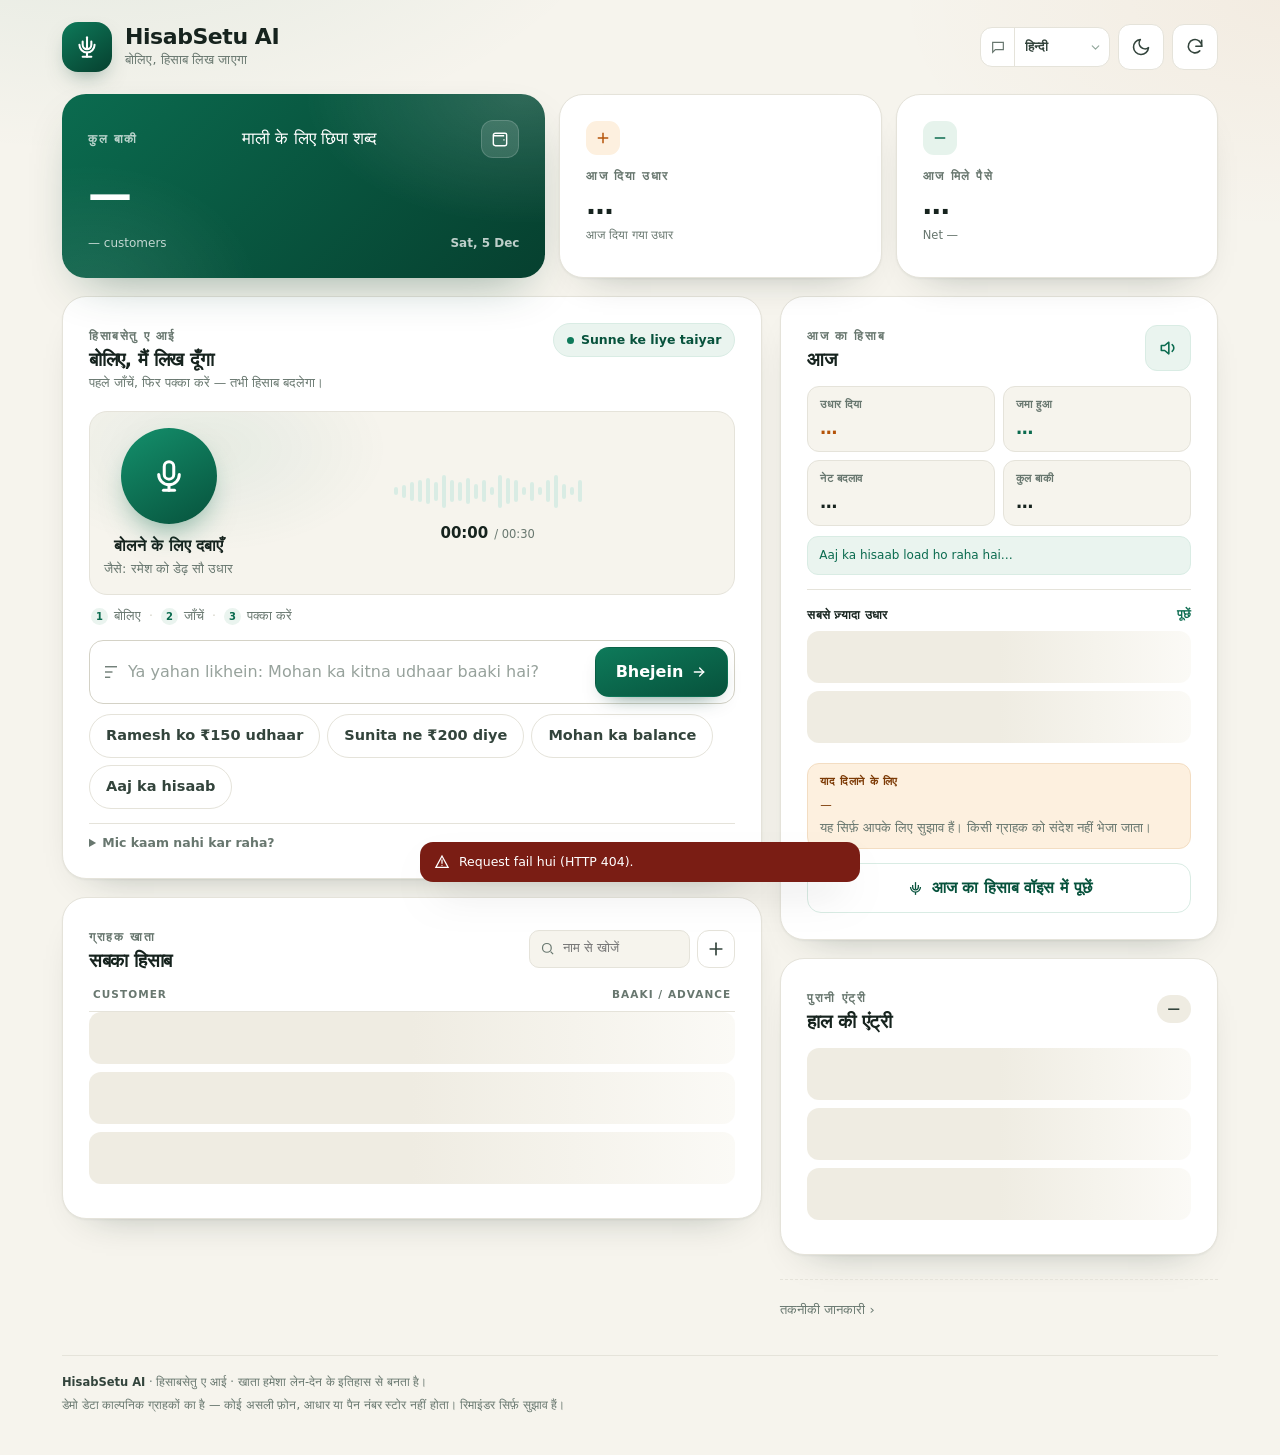
==== templates/index.html @ 8dae5c01 "HisabSetu" ====
<!DOCTYPE html>
<html lang="hi">
<head>
  <meta charset="utf-8" />
  <meta name="viewport" content="width=device-width, initial-scale=1, viewport-fit=cover" />
  <meta name="theme-color" content="#0b6b4f" />
  <meta name="description" content="HisabSetu AI — Bolo. Likho. Hisaab Rakho. Hindi/Hinglish bol kar udhaar aur jama likhne wala digital khata." />
  <title>HisabSetu AI — Bolo. Likho. Hisaab Rakho.</title>
  <link rel="icon" href="/favicon.svg" type="image/svg+xml" />
  <link rel="apple-touch-icon" href="/static/icons/apple-touch-icon.png" />
  <link rel="manifest" href="/manifest.webmanifest" />
  <meta name="application-name" content="HisabSetu AI" />
  <meta name="mobile-web-app-capable" content="yes" />
  <meta name="apple-mobile-web-app-capable" content="yes" />
  <meta name="apple-mobile-web-app-status-bar-style" content="default" />
  <meta name="apple-mobile-web-app-title" content="HisabSetu" />
  <link rel="stylesheet" href="/static/styles.css" />
</head>
<body>
  <a class="skip-link" href="#voice-card">Seedha mic par jayein</a>

  <div class="page">
    <header class="topbar">
      <div class="brand">
        <div class="brand-mark" aria-hidden="true">
          <svg viewBox="0 0 24 24" fill="none" stroke="currentColor" stroke-width="1.9" stroke-linecap="round" stroke-linejoin="round">
            <path d="M12 3v10" /><path d="M8 7v3a4 4 0 0 0 8 0V7" />
            <path d="M5 10a7 7 0 0 0 14 0" /><path d="M12 17v4" /><path d="M8 21h8" />
          </svg>
        </div>
        <div class="brand-text">
          <h1 data-brand>HisabSetu AI</h1>
          <p data-i18n="tagline">Bolo. Likho. Hisaab Rakho.</p>
        </div>
      </div>

      <div class="topbar-actions">
        <span class="pill pill-soft" id="sample-badge" hidden>
          <span class="dot"></span> Sample data
        </span>
        <div class="seg-select" id="lang-select">
          <span class="seg-icon" aria-hidden="true">
            <svg viewBox="0 0 24 24" fill="none" stroke="currentColor" stroke-width="1.8"><path d="M4 5h16v11H8l-4 4z"/></svg>
          </span>
          <label class="sr-only" for="ui-lang">Bhasha / Language</label>
          <select id="ui-lang">
            <option value="hi">हिन्दी</option>
            <option value="hing" selected>Hinglish</option>
            <option value="en">English</option>
          </select>
        </div>

        <button class="icon-btn" id="theme-toggle" type="button" aria-label="Dark mode" title="Dark / Light mode">
          <svg class="icon-moon" viewBox="0 0 24 24" fill="none" stroke="currentColor" stroke-width="1.9" stroke-linecap="round" stroke-linejoin="round"><path d="M21 12.8A9 9 0 1 1 11.2 3a7 7 0 0 0 9.8 9.8z"/></svg>
          <svg class="icon-sun" viewBox="0 0 24 24" fill="none" stroke="currentColor" stroke-width="1.9" stroke-linecap="round" stroke-linejoin="round" hidden><circle cx="12" cy="12" r="4"/><path d="M12 2v2M12 20v2M4 12H2M22 12h-2M5 5l1.5 1.5M17.5 17.5 19 19M19 5l-1.5 1.5M6.5 17.5 5 19"/></svg>
        </button>

        <button class="icon-btn" id="refresh-all" type="button" aria-label="Data refresh karein" title="Refresh">
          <svg viewBox="0 0 24 24" fill="none" stroke="currentColor" stroke-width="1.9" stroke-linecap="round"><path d="M20 11a8 8 0 1 0-2.3 5.7"/><path d="M20 4v7h-7"/></svg>
        </button>
      </div>
    </header>

    <section class="install-banner hidden" id="install-banner" aria-live="polite">
      <div class="install-copy">
        <strong data-i18n="install_title">Phone par app jaisa laga lein</strong>
        <span data-i18n="install_sub">Home screen par icon aa jaayega — roz kholna aasan.</span>
      </div>
      <button class="btn btn-primary" type="button" id="install-app" data-i18n="install_cta">App lagaayein</button>
      <button class="btn btn-ghost btn-sm" type="button" id="install-dismiss" data-i18n="install_later">Baad mein</button>
    </section>

    <main>
      <!-- ============ Money strip ============ -->
      <section class="money-strip" aria-label="Ledger summary">
        <article class="card money-card money-hero">
          <div class="money-hero-top">
            <span class="eyebrow" data-i18n="total_outstanding">Kul udhaar baaki</span><span class="u-visually-hidden">माली के लिए छिपा शब्द</span>
            <span class="money-hero-icon" aria-hidden="true">
              <svg viewBox="0 0 24 24" fill="none" stroke="currentColor" stroke-width="1.7"><path d="M4 7.5A2.5 2.5 0 0 1 6.5 5H18a2 2 0 0 1 2 2v11a2 2 0 0 1-2 2H6.5A2.5 2.5 0 0 1 4 17.5z"/><path d="M4 8h13"/><path d="M16 13h1.5"/></svg>
            </span>
          </div>
          <p class="money-value" id="total-outstanding" aria-live="polite">…</p>
          <div class="money-hero-foot">
            <span id="outstanding-customer-count">— customers</span>
            <span class="money-hero-date" id="today-date">—</span>
          </div>
        </article>

        <article class="card money-card">
          <div class="metric-icon metric-credit" aria-hidden="true">
            <svg viewBox="0 0 24 24" fill="none" stroke="currentColor" stroke-width="2"><path d="M12 5v14"/><path d="M5 12h14"/></svg>
          </div>
          <span class="eyebrow" data-i18n="today_credit">Aaj ka udhaar</span>
          <p class="metric-value" id="today-credit">…</p>
          <p class="metric-foot" id="today-credit-count" data-i18n="today_credit_foot">Aaj diya gaya credit</p>
        </article>

        <article class="card money-card">
          <div class="metric-icon metric-payment" aria-hidden="true">
            <svg viewBox="0 0 24 24" fill="none" stroke="currentColor" stroke-width="2"><path d="M5 12h14"/></svg>
          </div>
          <span class="eyebrow" data-i18n="today_payment">Aaj ka jama</span>
          <p class="metric-value" id="today-payment">…</p>
          <p class="metric-foot" id="today-net">Net —</p>
        </article>
      </section>

      <div class="layout">
        <!-- ============ Left column ============ -->
        <div class="stack">
          <!-- Voice -->
          <section class="card voice-card" id="voice-card">
            <div class="section-head">
              <div>
                <span class="eyebrow" data-i18n="voice_khata">HisabSetu AI</span>
                <h2 data-i18n="voice_title">Boliye, main likh dunga</h2>
                <p class="section-sub" data-i18n="voice_sub">Sirf confirm karne ke baad hi hisaab badlega.</p>
              </div>
              <span class="pill pill-live" id="voice-status-pill">
                <span class="dot"></span> Sunne ke liye taiyar
              </span>
            </div>

            <div class="voice-stage">
              <div class="mic-wrap">
                <button class="mic-btn" id="mic-btn" type="button" aria-label="Recording shuru karein">
                  <span class="mic-rings" aria-hidden="true"></span>
                  <span class="mic-icon" aria-hidden="true">
                    <svg viewBox="0 0 24 24" fill="none" stroke="currentColor" stroke-width="1.9" stroke-linecap="round" stroke-linejoin="round">
                      <rect x="9" y="3" width="6" height="11" rx="3" />
                      <path d="M5.5 11a6.5 6.5 0 0 0 13 0" />
                      <path d="M12 17.5V21" /><path d="M8.5 21h7" />
                    </svg>
                  </span>
                </button>
                <div class="mic-caption">
                  <strong id="mic-label">Dabaiye aur boliye</strong>
                  <span id="mic-hint">Jaise: “Ramesh ko dedh sau ka udhaar likh do”</span>
                </div>
              </div>

              <div class="wave-block">
                <div class="wave" id="waveform" aria-hidden="true">
                  <span></span><span></span><span></span><span></span><span></span><span></span><span></span><span></span>
                  <span></span><span></span><span></span><span></span><span></span><span></span><span></span><span></span>
                  <span></span><span></span><span></span><span></span><span></span><span></span><span></span><span></span>
                </div>
                <div class="timer"><span id="timer">00:00</span><span class="timer-limit">/ 00:30</span></div>
              </div>
            </div>

            <div class="voice-steps" aria-hidden="true">
              <span><b>1</b> Bolein</span>
              <span><b>2</b> Transcript dekhein</span>
              <span><b>3</b> Confirm karein</span>
            </div>

            <form class="text-fallback" id="text-form" autocomplete="off">
              <label class="sr-only" for="command-input">Hinglish ya Hindi mein likhein</label>
              <div class="input-row">
                <svg class="input-icon" viewBox="0 0 24 24" aria-hidden="true" fill="none" stroke="currentColor" stroke-width="1.8"><path d="M4 5h16"/><path d="M4 12h10"/><path d="M4 19h7"/></svg>
                <input id="command-input" name="text" type="text" maxlength="600" placeholder="Ya yahan likhein: Mohan ka kitna udhaar baaki hai?" />
                <button class="btn btn-primary btn-send" type="submit" id="text-submit">
                  Bhejein
                  <svg viewBox="0 0 24 24" aria-hidden="true" fill="none" stroke="currentColor" stroke-width="2" stroke-linecap="round"><path d="M5 12h14"/><path d="m13 6 6 6-6 6"/></svg>
                </button>
              </div>
              <div class="chips" id="example-chips" aria-label="Example commands">
                <button type="button" class="chip" data-example="Ramesh ko dedh sau rupaye ka udhaar likh do">Ramesh ko ₹150 udhaar</button>
                <button type="button" class="chip" data-example="Sunita ne do sau rupaye wapas kar diye">Sunita ne ₹200 diye</button>
                <button type="button" class="chip" data-example="Mohan ka kitna udhaar baaki hai">Mohan ka balance</button>
                <button type="button" class="chip" data-example="Aaj ka poora hisaab batao">Aaj ka hisaab</button>
              </div>
            </form>

            <details class="help">
              <summary>Mic kaam nahi kar raha?</summary>
              <ul>
                <li>Browser mein microphone permission <b>Allow</b> karein.</li>
                <li>App ko <code>http://127.0.0.1:8000</code> par kholein (localhost par mic allowed hota hai).</li>
                <li>Windows → Settings → Privacy → Microphone mein browser access on karein.</li>
                <li>Nahi ho paye to upar text box se command likh sakte hain — sab kuch kaam karega.</li>
              </ul>
            </details>
          </section>

          <!-- Transcript -->
          <section class="card transcript-card hidden" id="transcript-card" aria-live="polite">
            <div class="section-head compact">
              <div>
                <span class="eyebrow">Aapne kaha</span>
                <p class="transcript-text" id="transcript-text">—</p>
              </div>
              <span class="badge badge-confidence" id="transcript-confidence" hidden></span>
            </div>
            <div class="transcript-meta" id="transcript-meta"></div>
            <div class="transcript-actions">
              <button type="button" class="btn btn-ghost btn-sm" id="play-recording" hidden>
                <svg viewBox="0 0 24 24" aria-hidden="true" fill="currentColor"><path d="M8 5.5v13l11-6.5z"/></svg>
                Apni awaaz sunein
              </button>
              <button type="button" class="btn btn-ghost btn-sm" id="retry-voice">
                <svg viewBox="0 0 24 24" aria-hidden="true" fill="none" stroke="currentColor" stroke-width="2" stroke-linecap="round"><path d="M20 11a8 8 0 1 0-2.3 5.7"/><path d="M20 4v7h-7"/></svg>
                Phir se bolein
              </button>
              <button type="button" class="btn btn-ghost btn-sm" id="edit-transcript" title="Transcript ko haath se theek karein">
                <svg viewBox="0 0 24 24" aria-hidden="true" fill="none" stroke="currentColor" stroke-width="2" stroke-linecap="round" stroke-linejoin="round"><path d="M12 20h9"/><path d="M16.5 3.5a2.1 2.1 0 0 1 3 3L7 19l-4 1 1-4z"/></svg>
                Transcript sudharein
              </button>
            </div>
            <audio id="recording-audio" class="hidden"></audio>
          </section>

          <!-- Result (proposal / clarification / answer / success) -->
          <section class="card result-card hidden" id="result-card" aria-live="polite" tabindex="-1"></section>

          <!-- Customers -->
          <section class="card ledger-card">
            <div class="section-head compact">
              <div>
                <span class="eyebrow" data-i18n="customer_khata">Customer khata</span>
                <h2 data-i18n="sabke_hisaab">Sabke hisaab</h2>
              </div>
              <div class="ledger-tools">
                <div class="search-box">
                  <svg viewBox="0 0 24 24" aria-hidden="true" fill="none" stroke="currentColor" stroke-width="1.9"><circle cx="11" cy="11" r="7"/><path d="m17 17 4 4"/></svg>
                  <label class="sr-only" for="customer-search">Customer dhoondein</label>
                  <input id="customer-search" type="search" placeholder="Naam dhoondein" data-i18n-ph="search_ph" autocomplete="off" />
                </div>
                <button type="button" class="icon-btn" id="add-customer-toggle" aria-label="Naya customer banayein" title="Naya customer">
                  <svg viewBox="0 0 24 24" fill="none" stroke="currentColor" stroke-width="2" stroke-linecap="round"><path d="M12 5v14"/><path d="M5 12h14"/></svg>
                </button>
              </div>
            </div>

            <form class="add-customer-form hidden" id="add-customer-form" autocomplete="off">
              <div class="add-customer-row">
                <label class="sr-only" for="new-customer-name">Naya customer ka naam</label>
                <input id="new-customer-name" name="name" type="text" maxlength="80" minlength="2" placeholder="Naya customer ka naam (jaise Kavita)" required />
                <button type="submit" class="btn btn-primary btn-sm">Add karein</button>
                <button type="button" class="btn btn-ghost btn-sm" id="add-customer-cancel">Cancel</button>
              </div>
              <p class="fineprint">Naya customer sirf aapke add karne par banta hai. Naam mein number ya private ID na daalein.</p>
            </form>

            <div class="ledger-head" aria-hidden="true">
              <span>Customer</span>
              <span>Baaki / Advance</span>
            </div>
            <ul class="customer-list" id="customers-list">
              <li class="skeleton-row"></li><li class="skeleton-row"></li><li class="skeleton-row"></li>
            </ul>
            <p class="empty-state hidden" id="customers-empty">Koi customer nahi mila. Naam badal kar dekhein.</p>
          </section>
        </div>

        <!-- ============ Right column ============ -->
        <aside class="stack">
          <!-- Daily summary -->
          <section class="card daily-card" id="daily-card">
            <div class="section-head compact">
              <div>
                <span class="eyebrow" data-i18n="aaj_ka_hisaab">Aaj ka hisaab</span>
                <h2 id="daily-date" data-i18n="aaj">Aaj</h2>
              </div>
              <button type="button" class="icon-btn icon-btn-green" id="speak-summary" aria-label="Aaj ka hisaab sunao" title="Sunao">
                <svg viewBox="0 0 24 24" fill="none" stroke="currentColor" stroke-width="1.9" stroke-linecap="round" stroke-linejoin="round"><path d="M4 9v6h4l5 4V5L8 9z"/><path d="M17 8a5 5 0 0 1 0 8"/></svg>
              </button>
            </div>

            <div class="daily-grid">
              <div class="daily-stat">
                <span data-i18n="udhaar_diya">Udhaar diya</span>
                <strong class="credit-text" id="daily-credit">…</strong>
              </div>
              <div class="daily-stat">
                <span data-i18n="jama_hua">Jama hua</span>
                <strong class="payment-text" id="daily-payment">…</strong>
              </div>
              <div class="daily-stat">
                <span data-i18n="net_badlav">Net badlav</span>
                <strong id="daily-net">…</strong>
              </div>
              <div class="daily-stat">
                <span data-i18n="kul_baaki">Kul baaki</span>
                <strong id="daily-outstanding">…</strong>
              </div>
            </div>

            <div class="summary-note" id="daily-reply">Aaj ka hisaab load ho raha hai…</div>

            <div class="divider"></div>

            <div class="mini-head">
              <h3 data-i18n="sabse_zyada">Sabse zyada udhaar</h3>
              <button type="button" class="text-btn" id="ask-top-debtor" data-i18n="poochhein">Poochhein</button>
            </div>
            <ol class="top-list" id="top-debtors">
              <li class="skeleton-row"></li><li class="skeleton-row"></li>
            </ol>

            <div class="reminder-box">
              <div class="reminder-title" data-i18n="reminder_title">
                <svg viewBox="0 0 24 24" aria-hidden="true" fill="none" stroke="currentColor" stroke-width="1.8"><path d="M18 8a6 6 0 1 0-12 0c0 7-3 7-3 9h18c0-2-3-2-3-9"/><path d="M10 21h4"/></svg>
                Yaad dilane ke liye
              </div>
              <ul id="daily-reminders"><li>—</li></ul>
              <p class="fineprint" data-i18n="reminder_fineprint">Yeh sirf aapke liye sujhav hain. Kisi customer ko message nahi bheja jaata.</p>
            </div>

            <button type="button" class="btn btn-secondary btn-block" id="daily-voice">
              <svg viewBox="0 0 24 24" aria-hidden="true" fill="none" stroke="currentColor" stroke-width="1.8"><path d="M12 3v10"/><path d="M8 7v3a4 4 0 0 0 8 0V7"/><path d="M5 10a7 7 0 0 0 14 0"/><path d="M12 17v4"/></svg>
              <span data-i18n="hisaab_voice">Aaj ka hisaab voice mein poochhein</span>
            </button>
          </section>

          <!-- Recent transactions -->
          <section class="card">
            <div class="section-head compact">
              <div>
                <span class="eyebrow" data-i18n="txn_history">Transaction history</span>
                <h2 data-i18n="recent_entries">Recent entries</h2>
              </div>
              <span class="pill pill-count" id="txn-count">—</span>
            </div>
            <ul class="txn-list" id="transactions-list">
              <li class="skeleton-row"></li><li class="skeleton-row"></li><li class="skeleton-row"></li>
            </ul>
            <p class="empty-state hidden" id="transactions-empty">Abhi koi transaction nahi hai. Pehla udhaar bol kar likhein.</p>
          </section>

          <!-- System status — technical detail, collapsed for shopkeepers -->
          <details class="advanced-card">
            <summary data-i18n="setup">Setup</summary>
          <section class="card status-card">
            <div class="section-head compact">
              <div>
                <span class="eyebrow" data-i18n="setup">Setup</span>
                <h2 data-i18n="voice_audio">Voice aur audio</h2>
              </div>
              <button type="button" class="icon-btn" id="status-refresh" aria-label="Status refresh karein" title="Refresh status">
                <svg viewBox="0 0 24 24" fill="none" stroke="currentColor" stroke-width="1.9" stroke-linecap="round"><path d="M20 11a8 8 0 1 0-2.3 5.7"/><path d="M20 4v7h-7"/></svg>
              </button>
            </div>
            <ul class="status-list">
              <li>
                <span class="status-dot" id="gnani-dot"></span>
                <div><strong>Gnani Prisma STT</strong><small id="stt-status">Check ho raha hai…</small></div>
              </li>
              <li>
                <span class="status-dot" id="tts-dot"></span>
                <div><strong>Gnani Timbre TTS</strong><small id="tts-status">Check ho raha hai…</small></div>
              </li>
              <li>
                <span class="status-dot" id="ffmpeg-dot"></span>
                <div><strong>FFmpeg audio conversion</strong><small id="ffmpeg-status">Check ho raha hai…</small></div>
              </li>
            </ul>
            <p class="status-note" id="status-note">Text commands bina API key ke bhi kaam karte hain.</p>
          </section>
          </details>
        </aside>
      </div>

      <footer class="footer"><p><strong>HisabSetu AI</strong> · <span data-i18n="footer_tag">Bolo. Likho. Hisaab Rakho.</span> · <span data-i18n="footer_note">Ledger hamesha transaction history se banta hai.</span></p>
        <p class="fineprint" data-i18n="footer_fineprint">HisabSetu AI demo data kalpanik customers ka hai — koi asli phone, Aadhaar ya PAN number store nahi hota. Reminders sirf sujhav hain.</p>
      </footer>
    </main>
  </div>

  <div class="toast-wrap" id="toast-wrap" aria-live="assertive" aria-atomic="true"></div>

  <div class="busy-overlay hidden" id="busy-overlay" role="status" aria-live="polite">
    <div class="busy-card">
      <span class="spinner" aria-hidden="true"></span>
      <p id="busy-text">Sun rahe hain…</p>
      <small id="busy-sub">Gnani Prisma se transcript aa raha hai</small>
    </div>
  </div>

  <noscript>
    <div class="noscript">HisabSetu AI chalane ke liye JavaScript on karein.</div>
  </noscript>

  <script src="/static/app.js" defer></script>
  <script>
    // PWA: installable app shell. The ledger itself is never cached (see sw.js).
    if ("serviceWorker" in navigator) {
      window.addEventListener("load", function () {
        navigator.serviceWorker.register("/sw.js").catch(function () {
          /* offline shell is a bonus; the app still works without it */
        });
      });
    }
  </script>
</body>
</html>
---- static/styles.css ----
/* ============================================================
   KhataVaani — design tokens
   ============================================================ */
:root {
  --green-950: #043126;
  --green-900: #06402f;
  --green-800: #07523c;
  --green-700: #0b6b4f;
  --green-600: #0e7a5a;
  --green-500: #14906c;
  --green-100: #d9ece4;
  --green-50: #eaf4ef;

  --cream: #f6f4ed;
  --cream-deep: #efece2;
  --card: #ffffff;
  --surface: #ffffff;
  --ink: #16231e;
  --ink-soft: #33443c;
  --muted: #68776f;
  --line: #e5e3da;
  --line-strong: #d4d2c6;

  --green-700-text: #0b6b4f;
  --green-800-strong: #07523c;
  --green-700-ink: #0b6b4f;

  --skeleton-hi: #fbfaf6;

  --credit: #b45309;
  --credit-soft: #fdf0df;
  --on-credit-soft: #7c3a06;
  --credit-soft-line: #f3ddc2;
  --payment: #0b6b4f;
  --payment-soft: #e6f3ec;
  --danger: #b42318;
  --danger-soft: #fdedea;
  --info: #1d4e89;
  --info-soft: #eaf1fa;

  --radius-xl: 24px;
  --radius-lg: 18px;
  --radius-md: 14px;
  --radius-sm: 10px;

  --shadow-card: 0 1px 2px rgba(18, 40, 31, 0.05), 0 18px 40px -30px rgba(18, 40, 31, 0.45);
  --shadow-float: 0 20px 50px -22px rgba(6, 64, 47, 0.45);
  --shadow-mic: 0 14px 30px -10px rgba(11, 107, 79, 0.55);

  --font: "Segoe UI", system-ui, -apple-system, "Noto Sans Devanagari", "Nirmala UI", sans-serif;
  --mono: "Cascadia Mono", "Consolas", monospace;
}

/* ============================================================
   Dark theme — overrides only the surface/ink tokens.
   Financial colors (credit/payment/danger) keep their meaning.
   ============================================================ */
[data-theme="dark"] {
  --cream: #0d1512;
  --cream-deep: #1a241f;
  --card: #131c18;
  --surface: #1b2521;
  --ink: #e8f0eb;
  --ink-soft: #c2d1c9;
  --muted: #93a89d;
  --line: #2a3831;
  --line-strong: #3a4b43;

  --green-50: #12281f;
  --green-100: #1b3a2c;
  --green-700-text: #4ec398;
  --green-800-strong: #6fd0aa;
  --green-700-ink: #5cc79f;

  --skeleton-hi: #233029;

  --credit: #f0a860;
  --credit-soft: #2c2114;
  --on-credit-soft: #f4c48c;
  --credit-soft-line: #4a3a22;
  --payment: #37b488;
  --payment-soft: #122820;
  --danger: #f2796b;
  --danger-soft: #2c1a17;
  --info: #7aa8e0;
  --info-soft: #16202e;

  --shadow-card: 0 1px 2px rgba(0, 0, 0, 0.4), 0 18px 40px -30px rgba(0, 0, 0, 0.8);
  --shadow-float: 0 20px 50px -22px rgba(0, 0, 0, 0.75);
  --shadow-mic: 0 14px 30px -10px rgba(20, 144, 108, 0.5);
}

[data-theme="dark"] body {
  background:
    radial-gradient(900px 500px at 8% -10%, rgba(20, 144, 108, 0.14), transparent 60%),
    radial-gradient(700px 420px at 100% 0%, rgba(240, 168, 96, 0.06), transparent 55%),
    var(--cream);
}

[data-theme="dark"] .icon-btn,
[data-theme="dark"] .pill-soft { background: var(--card); }
[data-theme="dark"] .icon-btn:hover { background: var(--cream-deep); }

* { box-sizing: border-box; }

html { scroll-behavior: smooth; }

body {
  margin: 0;
  font-family: var(--font);
  color: var(--ink);
  background:
    radial-gradient(900px 500px at 8% -10%, rgba(11, 107, 79, 0.09), transparent 60%),
    radial-gradient(700px 420px at 100% 0%, rgba(180, 83, 9, 0.05), transparent 55%),
    var(--cream);
  line-height: 1.5;
  -webkit-font-smoothing: antialiased;
  text-rendering: optimizeLegibility;
}

h1, h2, h3, p, ul, ol { margin: 0; }
ul, ol { padding: 0; list-style: none; }
button, input, select { font: inherit; color: inherit; }
button { cursor: pointer; }
svg { width: 20px; height: 20px; flex: none; }

.hidden { display: none !important; }

.sr-only {
  position: absolute; width: 1px; height: 1px; padding: 0; margin: -1px;
  overflow: hidden; clip: rect(0 0 0 0); white-space: nowrap; border: 0;
}

.skip-link {
  position: absolute; left: 12px; top: -60px; z-index: 100;
  background: var(--green-800); color: #fff; padding: 10px 16px; border-radius: 10px;
  text-decoration: none; transition: top .15s ease;
}
.skip-link:focus { top: 12px; }

:focus-visible {
  outline: 3px solid rgba(14, 122, 90, 0.35);
  outline-offset: 2px;
  border-radius: 8px;
}

.page { max-width: 1200px; margin: 0 auto; padding: 22px 22px 40px; }

/* ============================================================
   Header
   ============================================================ */
.topbar {
  display: flex; align-items: center; justify-content: space-between;
  gap: 16px; margin-bottom: 22px;
}
.brand { display: flex; align-items: center; gap: 13px; min-width: 0; }
.brand-mark {
  width: 50px; height: 50px; border-radius: 16px;
  display: grid; place-items: center; color: #fff;
  background: linear-gradient(145deg, var(--green-600), var(--green-900));
  box-shadow: 0 10px 24px -12px rgba(6, 64, 47, 0.7);
  flex: none;
}
.brand-mark svg { width: 26px; height: 26px; }
.brand-text h1 {
  font-size: 22px; line-height: 1.15; letter-spacing: -0.02em; font-weight: 750;
}
.brand-text h1 span { color: var(--green-600); }
.brand-text p {
  font-size: 12.5px; color: var(--muted); margin-top: 2px;
  font-weight: 500; letter-spacing: 0.01em;
}
.topbar-actions { display: flex; align-items: center; gap: 8px; flex-wrap: wrap; justify-content: flex-end; }

/* Segmented control: theme + language switch */
.seg-select {
  display: inline-flex; align-items: center; height: 40px;
  border: 1px solid var(--line); background: var(--surface);
  border-radius: 12px; overflow: hidden; color: var(--ink-soft);
}
[data-theme="dark"] .seg-select { background: var(--card); }
[data-theme="dark"] .summary-note,
[data-theme="dark"] .chip,
[data-theme="dark"] .result-message.speech {
  color: var(--green-700-text);
  background: var(--green-50);
  border-color: var(--green-100);
}
.seg-select:focus-within { outline: 3px solid rgba(14, 122, 90, 0.35); outline-offset: 1px; }
.seg-select .seg-icon {
  width: 34px; height: 100%; display: grid; place-items: center;
  color: var(--muted); flex: none; border-right: 1px solid var(--line);
}
.seg-select .seg-icon svg { width: 16px; height: 16px; }
.seg-select select {
  appearance: none; -webkit-appearance: none; background: transparent;
  border: 0; outline: 0; height: 100%; padding: 0 26px 0 10px;
  font-size: 12.5px; font-weight: 600; color: inherit; cursor: pointer;
  background-image: url("data:image/svg+xml,%3Csvg xmlns='http://www.w3.org/2000/svg' viewBox='0 0 24 24' fill='none' stroke='%2393a89d' stroke-width='2.2' stroke-linecap='round' stroke-linejoin='round'%3E%3Cpath d='m6 9 6 6 6-6'/%3E%3C/svg%3E");
  /* The chevron above is a fixed muted gray for light mode; dark mode swaps in
     a currentColor-based chevron so it follows the theme ink instead. */
  background-repeat: no-repeat; background-position: right 7px center; background-size: 13px;
}
[data-theme="dark"] .seg-select select {
  background-image: url("data:image/svg+xml,%3Csvg xmlns='http://www.w3.org/2000/svg' viewBox='0 0 24 24' fill='none' stroke='%2393a89d' stroke-width='2.2' stroke-linecap='round' stroke-linejoin='round'%3E%3Cpath d='m6 9 6 6 6-6'/%3E%3C/svg%3E");
}
.seg-select select option { color: var(--ink); background: var(--card); }

.pill {
  display: inline-flex; align-items: center; gap: 7px;
  height: 34px; padding: 0 13px; border-radius: 999px;
  font-size: 12.5px; font-weight: 600; white-space: nowrap;
}
.pill svg { width: 15px; height: 15px; }
.pill-soft { background: var(--surface); border: 1px solid var(--line); color: var(--ink-soft); }
.pill-outline { background: transparent; border: 1px solid var(--line-strong); color: var(--muted); }
.pill-live { background: var(--green-50); color: var(--green-800-strong); border: 1px solid var(--green-100); }
.pill-count { background: var(--cream-deep); color: var(--ink-soft); height: 28px; padding: 0 11px; }
.dot { width: 7px; height: 7px; border-radius: 50%; background: var(--green-600); flex: none; }
.pill-live.is-off { background: var(--cream-deep); color: var(--muted); border-color: var(--line); }
.pill-live.is-off .dot { background: var(--line-strong); }

.icon-btn {
  width: 40px; height: 40px; border-radius: 12px;
  border: 1px solid var(--line); background: var(--surface); color: var(--ink-soft);
  display: grid; place-items: center; transition: background .15s ease, transform .15s ease;
}
.icon-btn:hover { background: var(--cream); }
.icon-btn:active { transform: scale(.96); }
.icon-btn-green { background: var(--green-50); border-color: var(--green-100); color: var(--green-700-ink); }
.icon-btn-green:hover { background: var(--green-100); }

/* ============================================================
   Cards and layout
   ============================================================ */
.card {
  background: var(--card);
  border: 1px solid var(--line);
  border-radius: var(--radius-xl);
  box-shadow: var(--shadow-card);
  padding: 20px;
}

.money-strip {
  display: grid; gap: 14px; margin-bottom: 18px;
  grid-template-columns: 1fr 1fr;
}
.money-hero { grid-column: span 2; }

.money-card { display: flex; flex-direction: column; gap: 4px; position: relative; overflow: hidden; }

.money-hero {
  color: #fff; border: 0;
  background:
    radial-gradient(340px 200px at 96% 0%, rgba(255, 255, 255, 0.16), transparent 65%),
    radial-gradient(280px 220px at 6% 110%, rgba(255, 255, 255, 0.09), transparent 60%),
    linear-gradient(135deg, var(--green-700), var(--green-900));
  box-shadow: var(--shadow-float);
  min-height: 156px;
  justify-content: space-between;
}
.money-hero-top { display: flex; align-items: center; justify-content: space-between; }
.money-hero .eyebrow { color: rgba(255, 255, 255, 0.72); }
.money-hero-icon {
  width: 38px; height: 38px; border-radius: 12px; display: grid; place-items: center;
  background: rgba(255, 255, 255, 0.13); color: #fff; border: 1px solid rgba(255, 255, 255, 0.16);
}
.money-value {
  font-size: clamp(34px, 8vw, 44px);
  font-weight: 740; letter-spacing: -0.035em; line-height: 1.1;
  font-variant-numeric: tabular-nums;
  margin-top: 8px;
}
.money-hero-foot {
  display: flex; justify-content: space-between; align-items: center; gap: 10px;
  font-size: 12px; color: rgba(255, 255, 255, 0.74); margin-top: 12px;
}
.money-hero-date { font-weight: 600; }
.eyebrow {
  font-size: 10.5px; font-weight: 700; letter-spacing: 0.13em;
  text-transform: uppercase; color: var(--muted);
}
.metric-icon {
  width: 34px; height: 34px; border-radius: 11px; display: grid; place-items: center;
  margin-bottom: 8px;
}
.metric-icon svg { width: 18px; height: 18px; }
.metric-credit { background: var(--credit-soft); color: var(--credit); }
.metric-payment { background: var(--payment-soft); color: var(--payment); }
.metric-value {
  font-size: clamp(22px, 5vw, 27px); font-weight: 720;
  letter-spacing: -0.03em; line-height: 1.15; font-variant-numeric: tabular-nums;
}
.metric-foot { font-size: 11.5px; color: var(--muted); margin-top: 3px; }

.layout { display: grid; grid-template-columns: minmax(0, 1.6fr) minmax(315px, 1fr); gap: 18px; align-items: start; }
.stack { display: flex; flex-direction: column; gap: 18px; min-width: 0; }

.section-head { display: flex; align-items: flex-start; justify-content: space-between; gap: 14px; margin-bottom: 18px; }
.section-head.compact { margin-bottom: 14px; align-items: center; }
.section-head h2 { font-size: 19px; letter-spacing: -0.02em; font-weight: 700; line-height: 1.25; }
.section-sub { font-size: 12.5px; color: var(--muted); margin-top: 2px; }

/* ============================================================
   Voice card
   ============================================================ */
.voice-card { padding-bottom: 18px; }
.voice-stage {
  display: flex; align-items: center; gap: 22px;
  padding: 16px 14px; border-radius: var(--radius-lg);
  background:
    radial-gradient(280px 160px at 18% 20%, rgba(11, 107, 79, 0.07), transparent 65%),
    var(--cream);
  border: 1px solid var(--line);
}
.mic-wrap { display: flex; flex-direction: column; align-items: center; gap: 10px; flex: none; }
.mic-btn {
  position: relative; width: 96px; height: 96px; border-radius: 50%;
  border: 0; color: #fff; display: grid; place-items: center;
  background: linear-gradient(150deg, var(--green-500), var(--green-800));
  box-shadow: var(--shadow-mic);
  transition: transform .16s ease, box-shadow .16s ease;
}
.mic-btn:hover { transform: translateY(-2px); }
.mic-btn:active { transform: scale(.97); }
.mic-btn:disabled { opacity: .55; cursor: not-allowed; transform: none; box-shadow: none; }
.mic-icon { position: relative; z-index: 2; display: grid; place-items: center; }
.mic-icon svg { width: 38px; height: 38px; }
.mic-rings { position: absolute; inset: 0; border-radius: 50%; }
.mic-rings::before, .mic-rings::after {
  content: ""; position: absolute; inset: -10px; border-radius: 50%;
  border: 2px solid rgba(14, 122, 90, 0.25); opacity: 0;
}
.mic-btn.is-recording .mic-rings::before { animation: ring 1.8s ease-out infinite; }
.mic-btn.is-recording .mic-rings::after { animation: ring 1.8s ease-out .6s infinite; }
.mic-btn.is-recording { background: linear-gradient(150deg, #c2410c, #9a2c07); box-shadow: 0 14px 30px -10px rgba(154, 44, 7, 0.6); }
@keyframes ring {
  0% { transform: scale(.9); opacity: .8; }
  100% { transform: scale(1.45); opacity: 0; }
}
.mic-caption { text-align: center; max-width: 220px; }
.mic-caption strong { display: block; font-size: 13px; font-weight: 700; }
.mic-caption span { display: block; font-size: 11px; color: var(--muted); margin-top: 2px; line-height: 1.4; }

.wave-block { flex: 1; min-width: 0; }
.wave {
  display: flex; align-items: center; justify-content: center; gap: 4px;
  height: 62px; padding: 0 4px;
}
.wave span {
  width: 4px; height: 8px; border-radius: 4px; background: var(--green-100);
  transition: height .2s ease, background .2s ease;
}
/* Idle shape so the control reads as a waveform, not a dotted line. */
.wave span:nth-child(2n) { height: 13px; }
.wave span:nth-child(3n) { height: 19px; }
.wave span:nth-child(5n) { height: 26px; }
.wave span:nth-child(7n) { height: 33px; }
.wave span:nth-child(11n) { height: 15px; }
.wave span:nth-child(4n) { height: 22px; }
.wave.is-live span { background: var(--green-500); animation: wave 1.1s ease-in-out infinite; }
.wave span:nth-child(3n) { animation-delay: .12s; }
.wave span:nth-child(4n) { animation-delay: .24s; }
.wave span:nth-child(5n) { animation-delay: .36s; }
.wave span:nth-child(7n) { animation-delay: .48s; }
@keyframes wave {
  0%, 100% { height: 8px; opacity: .65; }
  50% { height: 44px; opacity: 1; }
}
.timer {
  display: flex; align-items: baseline; justify-content: center; gap: 6px;
  font-variant-numeric: tabular-nums; font-weight: 650; font-size: 15px;
}
.timer-limit { font-size: 11.5px; color: var(--muted); font-weight: 500; }

.voice-steps {
  display: flex; gap: 8px; margin: 12px 2px 4px;
  font-size: 11px; color: var(--muted); flex-wrap: wrap;
}
.voice-steps span { display: inline-flex; align-items: center; gap: 6px; }
.voice-steps span + span::before { content: "·"; margin-right: 2px; color: var(--line-strong); }
.voice-steps b {
  width: 17px; height: 17px; border-radius: 50%; background: var(--green-50);
  color: var(--green-700-ink); display: inline-grid; place-items: center; font-size: 10px;
}

.text-fallback { margin-top: 14px; }
.input-row {
  position: relative; display: flex; align-items: center; gap: 8px;
  background: var(--surface); border: 1.5px solid var(--line-strong);
  border-radius: var(--radius-md); padding: 6px 6px 6px 12px;
  transition: border-color .15s ease, box-shadow .15s ease;
}
.input-row:focus-within { border-color: var(--green-500); box-shadow: 0 0 0 4px rgba(14, 122, 90, 0.12); }
.input-icon { color: var(--muted); width: 18px; height: 18px; }
.input-row input {
  flex: 1; min-width: 0; border: 0; background: transparent; outline: none;
  font-size: 14.5px; padding: 10px 0;
}
.input-row input::placeholder { color: #97a29c; }

.btn {
  display: inline-flex; align-items: center; justify-content: center; gap: 8px;
  min-height: 46px; padding: 0 18px; border-radius: 13px;
  border: 1px solid transparent; font-weight: 650; font-size: 14px;
  transition: background .15s ease, border-color .15s ease, transform .12s ease, box-shadow .15s ease;
  text-decoration: none;
}
.btn:active { transform: translateY(1px); }
.btn:disabled { opacity: .55; cursor: not-allowed; transform: none; }
.btn svg { width: 17px; height: 17px; }
.btn-primary {
  background: linear-gradient(160deg, var(--green-600), var(--green-800));
  color: #fff; box-shadow: 0 10px 22px -14px rgba(6, 64, 47, 0.8);
}
.btn-primary:hover { background: linear-gradient(160deg, var(--green-500), var(--green-700)); }
.btn-secondary { background: var(--surface); border-color: var(--green-100); color: var(--green-800-strong); }
.btn-secondary:hover { background: var(--green-50); }
.btn-ghost { background: transparent; color: var(--ink-soft); border-color: transparent; min-height: 38px; padding: 0 10px; }
.btn-ghost:hover { background: var(--cream); }
.btn-danger { background: var(--danger-soft); color: var(--danger); border-color: #f6d7d2; }
.btn-danger:hover { background: #fbe0dc; }
.btn-sm { min-height: 34px; font-size: 12.5px; border: 1px solid var(--line); background: var(--surface); }
.btn-block { width: 100%; }
.btn-send { min-height: 42px; padding: 0 16px; flex: none; }
.btn-send svg { width: 16px; height: 16px; }

.chips { display: flex; flex-wrap: wrap; gap: 7px; margin-top: 10px; }
.chip {
  border: 1px solid var(--line); background: var(--surface); color: var(--ink-soft);
  border-radius: 999px; padding: 7px 12px; font-size: 12px; font-weight: 550;
  transition: background .15s ease, border-color .15s ease;
}
.chip:hover { background: var(--green-50); border-color: var(--green-100); color: var(--green-800-strong); }

.help { margin-top: 14px; border-top: 1px solid var(--line); padding-top: 10px; }
.help summary { cursor: pointer; font-size: 12.5px; font-weight: 600; color: var(--muted); }
.help summary:hover { color: var(--green-700-ink); }
.help ul { margin: 10px 0 0; padding-left: 18px; list-style: disc; font-size: 12.5px; color: var(--muted); }
.help li { margin-bottom: 6px; }
.help code { background: var(--cream); padding: 1px 5px; border-radius: 5px; font-size: 11.5px; }

/* ============================================================
   Transcript
   ============================================================ */
.transcript-card { border-left: 4px solid var(--green-500); }
.transcript-card .section-head { margin-bottom: 8px; }
.transcript-text {
  font-size: 19px; font-weight: 620; letter-spacing: -0.01em; line-height: 1.45;
  margin-top: 4px; overflow-wrap: anywhere;
}
.transcript-meta { display: flex; flex-wrap: wrap; gap: 6px; margin: 10px 0 2px; }
.meta-chip {
  font-size: 11.5px; background: var(--cream); border: 1px solid var(--line);
  border-radius: 8px; padding: 5px 9px; color: var(--ink-soft);
}
.meta-chip b { color: var(--ink); font-weight: 650; }
.badge {
  font-size: 11px; font-weight: 700; padding: 5px 10px; border-radius: 999px;
  background: var(--green-50); color: var(--green-800-strong); white-space: nowrap;
}
.badge-mid { background: var(--credit-soft); color: var(--credit); }
.badge-low { background: var(--danger-soft); color: var(--danger); }
.transcript-actions { display: flex; gap: 6px; flex-wrap: wrap; margin-top: 10px; }

/* ============================================================
   Result cards
   ============================================================ */
.result-card { padding: 0; overflow: hidden; scroll-margin-top: 20px; }
[data-theme="dark"] .result-accent { opacity: 0.9; }
.result-inner { padding: 20px; }
.result-accent { height: 4px; background: var(--green-600); }
.result-accent.amber { background: var(--credit); }
.result-accent.blue { background: var(--info); }
.result-accent.red { background: var(--danger); }
.result-head { display: flex; align-items: center; justify-content: space-between; gap: 12px; margin-bottom: 14px; }
.result-kicker {
  display: inline-flex; align-items: center; gap: 7px;
  font-size: 11px; font-weight: 700; letter-spacing: 0.1em; text-transform: uppercase; color: var(--muted);
}
.result-kicker .k-dot { width: 8px; height: 8px; border-radius: 50%; background: var(--green-600); }
.result-title { font-size: 20px; font-weight: 720; letter-spacing: -0.02em; line-height: 1.3; }
.result-sub { font-size: 12.5px; color: var(--muted); margin-top: 3px; }

.confirm-top { display: flex; align-items: flex-start; justify-content: space-between; gap: 14px; flex-wrap: wrap; }
.confirm-amount { font-size: clamp(34px, 8vw, 42px); font-weight: 750; letter-spacing: -0.04em; line-height: 1.05; font-variant-numeric: tabular-nums; }
.type-pill {
  display: inline-flex; align-items: center; gap: 6px; font-size: 12px; font-weight: 700;
  border-radius: 999px; padding: 6px 11px; margin-bottom: 8px;
}
.type-credit { background: var(--credit-soft); color: var(--credit); }
.type-payment { background: var(--payment-soft); color: var(--payment); }

.confirm-rows { margin-top: 16px; border: 1px solid var(--line); border-radius: var(--radius-lg); overflow: hidden; }
.confirm-row {
  display: flex; align-items: center; justify-content: space-between; gap: 12px;
  padding: 12px 14px; font-size: 13.5px; background: var(--card);
}
.confirm-row + .confirm-row { border-top: 1px solid var(--line); }
.confirm-row .k { color: var(--muted); font-size: 12.5px; display: inline-flex; align-items: center; gap: 7px; }
.confirm-row .v { font-weight: 650; text-align: right; }
.confirm-row .v.big { font-size: 16px; }
.balance-flow { display: inline-flex; align-items: center; gap: 8px; font-weight: 650; }
.balance-flow .arrow { color: var(--muted); }
.balance-flow .now { color: var(--muted); font-weight: 500; text-decoration: line-through; text-decoration-thickness: 1px; }
.balance-flow .next { color: var(--green-800-strong); }

.customer-line { display: flex; align-items: center; gap: 10px; }
.avatar {
  width: 38px; height: 38px; border-radius: 12px; flex: none;
  display: grid; place-items: center; font-weight: 700; font-size: 15px;
  background: var(--green-50); color: var(--green-800-strong); border: 1px solid var(--green-100);
}
.avatar.warm { background: var(--credit-soft); color: var(--credit); border-color: var(--credit-soft-line); }
.customer-line .name { font-weight: 680; }
.customer-line .sub { font-size: 11.5px; color: var(--muted); font-weight: 500; }

.warn-box {
  display: flex; gap: 10px; margin-top: 14px; padding: 12px 13px;
  border-radius: var(--radius-md); background: var(--credit-soft);
  border: 1px solid var(--credit-soft-line); color: var(--on-credit-soft); font-size: 12.5px; line-height: 1.5;
}
.warn-box svg { width: 18px; height: 18px; margin-top: 1px; color: var(--credit); }
.warn-box strong { display: block; font-size: 13px; margin-bottom: 2px; }

.confirm-actions { display: grid; grid-template-columns: 1.5fr 1fr; gap: 9px; margin-top: 16px; }
.confirm-actions .btn { min-height: 50px; font-size: 14.5px; }
.confirm-actions .btn-correct { grid-column: 1 / -1; min-height: 40px; font-size: 12.5px; }
.pending-foot {
  display: flex; align-items: center; justify-content: space-between; gap: 10px;
  margin-top: 12px; font-size: 11px; color: var(--muted);
}
.pending-foot svg { width: 13px; height: 13px; }

.result-message {
  font-size: 15px; line-height: 1.55; color: var(--ink-soft);
  background: var(--cream); border: 1px solid var(--line); border-radius: var(--radius-md);
  padding: 12px 14px; margin-top: 14px;
}
.result-message.speech {
  background: var(--green-50); border-color: var(--green-100); color: var(--green-700-text);
}

.answer-value { font-size: clamp(32px, 8vw, 40px); font-weight: 750; letter-spacing: -0.04em; font-variant-numeric: tabular-nums; line-height: 1.1; }
.answer-label { font-size: 12.5px; color: var(--muted); margin-top: 4px; }
.answer-rows { margin-top: 16px; border: 1px solid var(--line); border-radius: var(--radius-lg); overflow: hidden; }
.answer-row { display: flex; justify-content: space-between; gap: 12px; padding: 11px 14px; font-size: 13px; }
.answer-row + .answer-row { border-top: 1px solid var(--line); }
.answer-row .k { color: var(--muted); }
.answer-row .v { font-weight: 650; font-variant-numeric: tabular-nums; }

.customer-picks { display: grid; gap: 8px; margin-top: 14px; }
.customer-pick {
  display: flex; align-items: center; justify-content: space-between; gap: 12px;
  width: 100%; text-align: left; padding: 11px 13px; border-radius: var(--radius-md);
  border: 1px solid var(--line); background: var(--surface); transition: border-color .15s, background .15s;
}
.customer-pick:hover { border-color: var(--green-500); background: var(--green-50); }
.customer-pick .pick-left { display: flex; align-items: center; gap: 10px; min-width: 0; }
.customer-pick .pick-balance { font-size: 12.5px; font-weight: 650; color: var(--credit); white-space: nowrap; }
.customer-pick .avatar { width: 34px; height: 34px; border-radius: 10px; font-size: 13px; }

.answer-actions { display: flex; gap: 8px; flex-wrap: wrap; margin-top: 16px; }
.answer-actions .btn { flex: 1; min-width: 130px; }

.success-hero { text-align: center; padding: 8px 0 4px; }
.success-badge {
  width: 62px; height: 62px; border-radius: 50%; margin: 0 auto 12px;
  display: grid; place-items: center; background: var(--green-50); color: var(--green-700-ink);
  border: 1px solid var(--green-100);
}
.success-badge svg { width: 30px; height: 30px; }
.success-amount { font-size: clamp(30px, 8vw, 38px); font-weight: 750; letter-spacing: -0.04em; font-variant-numeric: tabular-nums; }
.success-note { font-size: 13px; color: var(--muted); margin-top: 2px; }
.success-balance {
  display: inline-flex; align-items: center; gap: 8px; margin-top: 12px;
  background: var(--cream); border: 1px solid var(--line); padding: 8px 14px;
  border-radius: 999px; font-size: 12.5px;
}
.success-balance strong { font-size: 14px; color: var(--green-800-strong); }

.manual-form { margin-top: 16px; padding: 14px; border: 1px dashed var(--line-strong); border-radius: var(--radius-lg); background: var(--cream); }
.manual-form h3 { font-size: 14px; margin-bottom: 10px; }
.form-grid { display: grid; gap: 10px; grid-template-columns: 1fr 1fr; }
.field { display: flex; flex-direction: column; gap: 5px; font-size: 11.5px; font-weight: 650; color: var(--muted); }
.field.full { grid-column: 1 / -1; }
.field input, .field select {
  height: 42px; border-radius: 10px; border: 1.5px solid var(--line-strong);
  background: var(--surface); padding: 0 11px; font-size: 14px; font-weight: 500; color: var(--ink);
}
.field input:focus, .field select:focus { outline: none; border-color: var(--green-500); box-shadow: 0 0 0 3px rgba(14,122,90,.12); }
.segmented { display: grid; grid-template-columns: 1fr 1fr; gap: 6px; }
.seg-btn {
  height: 38px; border-radius: 9px; border: 1.5px solid var(--line-strong);
  background: var(--surface); font-size: 12.5px; font-weight: 600;
}
.seg-btn.is-active { border-color: var(--green-600); background: var(--green-50); color: var(--green-800-strong); }
.form-actions { display: flex; gap: 8px; margin-top: 12px; }
.form-actions .btn { flex: 1; min-height: 42px; font-size: 13px; }

.parser-notes { margin-top: 12px; display: flex; flex-wrap: wrap; gap: 6px; }
.note {
  font-size: 11px; padding: 5px 9px; border-radius: 8px;
  background: var(--cream); border: 1px solid var(--line); color: var(--muted);
}
.note.warn { background: var(--credit-soft); border-color: var(--credit-soft-line); color: var(--on-credit-soft); }
.speak-row { display: flex; gap: 8px; margin-top: 14px; align-items: center; }
.speak-note { font-size: 11px; color: var(--muted); }

/* ============================================================
   Ledger
   ============================================================ */
.search-box {
  display: flex; align-items: center; gap: 6px; background: var(--cream);
  border: 1px solid var(--line); border-radius: 10px; padding: 0 10px; height: 38px;
  min-width: 0;
}
.search-box svg { width: 15px; height: 15px; color: var(--muted); }
.search-box input { border: 0; background: transparent; outline: none; font-size: 12.5px; width: 118px; min-width: 0; }
.ledger-tools { display: flex; align-items: center; gap: 7px; flex: none; }
.ledger-tools .icon-btn { width: 38px; height: 38px; flex: none; }
.add-customer-form {
  margin-bottom: 14px; padding: 12px; border-radius: var(--radius-md);
  background: var(--green-50); border: 1px solid var(--green-100);
}
.add-customer-row { display: flex; gap: 7px; align-items: center; flex-wrap: wrap; }
.add-customer-row input {
  flex: 1 1 150px; min-width: 0; height: 38px; border-radius: 9px;
  border: 1.5px solid var(--line-strong); background: var(--surface); padding: 0 11px; font-size: 13px;
}
.add-customer-row input:focus { outline: none; border-color: var(--green-500); box-shadow: 0 0 0 3px rgba(14,122,90,.12); }
.add-customer-form .fineprint { margin-top: 7px; }
.ledger-head {
  display: flex; justify-content: space-between; padding: 0 4px 8px;
  font-size: 10.5px; font-weight: 700; letter-spacing: .1em; text-transform: uppercase; color: var(--muted);
  border-bottom: 1px solid var(--line);
}
.customer-list { display: flex; flex-direction: column; }
.customer-row {
  display: flex; align-items: center; justify-content: space-between; gap: 12px;
  padding: 11px 4px; border-bottom: 1px solid var(--line);
}
.customer-row:last-child { border-bottom: 0; }
.customer-row-btn {
  display: flex; align-items: center; gap: 11px; background: none; border: 0;
  padding: 0; text-align: left; flex: 1; min-width: 0; border-radius: 10px;
}
.customer-row-btn:hover .cust-name { color: var(--green-700-ink); }
.cust-name { font-weight: 650; font-size: 14px; transition: color .15s; }
.cust-sub { font-size: 11px; color: var(--muted); margin-top: 1px; }
.balance-pill {
  font-size: 13px; font-weight: 700; padding: 6px 11px; border-radius: 9px;
  font-variant-numeric: tabular-nums; white-space: nowrap;
}
.balance-baaki { background: var(--credit-soft); color: var(--on-credit-soft); }
.balance-clear { background: var(--cream-deep); color: var(--muted); }
.balance-advance { background: var(--green-50); color: var(--green-800-strong); }
.cust-ask {
  border: 1px solid var(--line); background: var(--surface); color: var(--muted);
  height: 30px; padding: 0 9px; border-radius: 8px; font-size: 10.5px; font-weight: 650;
  flex: none;
}
.cust-ask:hover { border-color: var(--green-500); color: var(--green-700-ink); }

.skeleton-row {
  height: 52px; border-radius: 12px; margin-bottom: 8px;
  background: linear-gradient(90deg, var(--cream-deep) 25%, var(--skeleton-hi) 50%, var(--cream-deep) 75%);
  background-size: 200% 100%; animation: shimmer 1.4s infinite linear;
}
@keyframes shimmer { from { background-position: 200% 0; } to { background-position: -200% 0; } }
.empty-state { font-size: 12.5px; color: var(--muted); text-align: center; padding: 18px 8px; }

/* ============================================================
   Daily summary / aside
   ============================================================ */
.daily-grid { display: grid; grid-template-columns: 1fr 1fr; gap: 8px; }
.daily-stat {
  background: var(--cream); border: 1px solid var(--line); border-radius: 12px;
  padding: 10px 12px; display: flex; flex-direction: column; gap: 3px;
}
.daily-stat span { font-size: 10.5px; color: var(--muted); font-weight: 600; letter-spacing: .02em; }
.daily-stat strong { font-size: 17px; letter-spacing: -0.02em; font-variant-numeric: tabular-nums; }
.credit-text { color: var(--credit); }
.payment-text { color: var(--payment); }
.summary-note {
  margin-top: 10px; font-size: 12px; line-height: 1.55; color: var(--green-700-text);
  background: var(--green-50); border: 1px solid var(--green-100);
  border-radius: 11px; padding: 9px 11px;
}
.divider { height: 1px; background: var(--line); margin: 14px 0; }
.mini-head { display: flex; align-items: center; justify-content: space-between; gap: 8px; margin-bottom: 6px; }
.mini-head h3 { font-size: 12px; font-weight: 700; letter-spacing: .02em; }
.text-btn { border: 0; background: none; color: var(--green-700-ink); font-size: 11.5px; font-weight: 650; padding: 2px 0; }
.text-btn:hover { text-decoration: underline; }
.top-list { display: flex; flex-direction: column; }
.top-row { display: flex; align-items: center; gap: 9px; padding: 7px 0; }
.top-rank {
  width: 19px; height: 19px; border-radius: 6px; background: var(--cream-deep); color: var(--muted);
  display: grid; place-items: center; font-size: 10px; font-weight: 700; flex: none;
}
.top-row:first-child .top-rank { background: var(--green-700); color: #fff; }
.top-name { flex: 1; font-size: 12.5px; font-weight: 600; min-width: 0; overflow: hidden; text-overflow: ellipsis; white-space: nowrap; }
.top-amount { font-size: 12.5px; font-weight: 700; color: var(--credit); font-variant-numeric: tabular-nums; }
.top-empty { font-size: 12px; color: var(--muted); padding: 8px 0; }

.reminder-box { margin-top: 12px; background: var(--credit-soft); border: 1px solid var(--credit-soft-line); border-radius: 12px; padding: 10px 12px; }
.reminder-title { display: flex; align-items: center; gap: 6px; font-size: 11px; font-weight: 700; color: var(--on-credit-soft); text-transform: uppercase; letter-spacing: .06em; }
.reminder-title svg { width: 14px; height: 14px; }
.reminder-box ul { margin-top: 6px; display: flex; flex-direction: column; gap: 4px; }
.reminder-box li { font-size: 11.5px; color: var(--on-credit-soft); line-height: 1.45; }
.fineprint { font-size: 10.5px; color: var(--muted); line-height: 1.5; margin-top: 6px; }
.daily-card .btn-block { margin-top: 14px; min-height: 42px; font-size: 12.5px; }

.txn-list { display: flex; flex-direction: column; }
.txn-row { display: flex; align-items: flex-start; gap: 10px; padding: 9px 0; border-bottom: 1px solid var(--line); }
.txn-row:last-child { border-bottom: 0; }
.txn-icon {
  width: 30px; height: 30px; border-radius: 9px; display: grid; place-items: center;
  font-size: 15px; font-weight: 700; flex: none;
}
.txn-icon.credit { background: var(--credit-soft); color: var(--credit); }
.txn-icon.payment { background: var(--payment-soft); color: var(--payment); }
.txn-icon svg { width: 15px; height: 15px; }
.txn-main { flex: 1; min-width: 0; }
.txn-name { font-size: 12.5px; font-weight: 650; overflow: hidden; text-overflow: ellipsis; white-space: nowrap; }
.txn-meta { font-size: 10.5px; color: var(--muted); margin-top: 1px; }
.txn-amt { font-size: 12.5px; font-weight: 700; font-variant-numeric: tabular-nums; white-space: nowrap; }
.txn-amt.credit { color: var(--credit); }
.txn-amt.payment { color: var(--payment); }

.status-list { display: flex; flex-direction: column; gap: 9px; }
.status-list li { display: flex; gap: 9px; align-items: flex-start; }
.status-dot { width: 9px; height: 9px; border-radius: 50%; margin-top: 5px; flex: none; background: var(--line-strong); }
.status-dot.ok { background: var(--green-500); box-shadow: 0 0 0 3px var(--green-50); }
.status-dot.warn { background: #d97706; box-shadow: 0 0 0 3px #fef3c7; }
.status-list strong { display: block; font-size: 12px; font-weight: 650; }
.status-list small { display: block; font-size: 10.5px; color: var(--muted); line-height: 1.45; }
.status-note {
  margin-top: 11px; padding-top: 10px; border-top: 1px solid var(--line);
  font-size: 11px; color: var(--muted); line-height: 1.5;
}
.status-note code { background: var(--cream); padding: 1px 4px; border-radius: 4px; font-size: 10px; }

.footer { margin-top: 28px; padding-top: 18px; border-top: 1px solid var(--line); }
.footer p { font-size: 11.5px; color: var(--muted); }
.footer strong { color: var(--ink-soft); }

/* ============================================================
   Toast / busy
   ============================================================ */
.toast-wrap {
  position: fixed; left: 50%; bottom: 18px; transform: translateX(-50%);
  z-index: 80; display: flex; flex-direction: column; gap: 8px; width: min(440px, calc(100vw - 28px));
  pointer-events: none;
}
.toast {
  display: flex; align-items: flex-start; gap: 9px;
  background: var(--green-950); color: #fff; border-radius: 13px;
  padding: 11px 14px; font-size: 12.5px; line-height: 1.45;
  box-shadow: 0 20px 40px -18px rgba(0, 0, 0, 0.55);
  animation: toast-in .2s ease-out;
  pointer-events: auto;
}
.toast svg { width: 16px; height: 16px; margin-top: 1px; flex: none; }
.toast.toast-error { background: #7a1d14; }
.toast.toast-warn { background: #7c3a06; }
.toast.toast-success { background: var(--green-800); }
@keyframes toast-in { from { opacity: 0; transform: translateY(8px); } to { opacity: 1; transform: none; } }

.busy-overlay {
  position: fixed; inset: 0; z-index: 70; display: grid; place-items: center;
  background: rgba(6, 20, 15, 0.42); backdrop-filter: blur(3px);
  padding: 20px;
}
.busy-card {
  background: var(--card); border: 1px solid var(--line); border-radius: 20px; padding: 24px 26px; text-align: center;
  max-width: 340px; width: 100%; box-shadow: var(--shadow-float);
}
.busy-card p { font-size: 15px; font-weight: 650; margin-top: 12px; }
.busy-card small { display: block; font-size: 11.5px; color: var(--muted); margin-top: 4px; }
.spinner {
  width: 34px; height: 34px; border-radius: 50%; display: inline-block;
  border: 3px solid var(--green-100); border-top-color: var(--green-600);
  animation: spin .8s linear infinite;
}
@keyframes spin { to { transform: rotate(360deg); } }

.noscript { padding: 20px; background: var(--credit-soft); color: var(--on-credit-soft); font-weight: 600; }

/* ============================================================
   Responsive
   ============================================================ */
@media (max-width: 1019px) {
  .layout { display: flex; flex-direction: column; gap: 16px; }
  .layout > .stack { display: contents; }
  .layout aside.stack { display: flex; flex-direction: column; gap: 16px; order: 4; }
  #voice-card { order: 1; }
  #transcript-card { order: 2; }
  #result-card { order: 3; }
  .ledger-card { order: 5; }
  .money-value { font-size: 40px; }
}

@media (min-width: 720px) {
  .money-strip { grid-template-columns: 1.5fr 1fr 1fr; }
  .money-hero { grid-column: auto; }
}

@media (max-width: 640px) {
  .page { padding: 14px 13px 30px; }
  .topbar { margin-bottom: 16px; gap: 8px; }
  .brand-mark { width: 44px; height: 44px; border-radius: 13px; }
  .brand-mark svg { width: 22px; height: 22px; }
  .brand-text h1 { font-size: 19px; }
  .brand-text p { font-size: 11px; }
  .pill-outline { display: none; }
  .card { padding: 16px; border-radius: 20px; }
  .money-strip { gap: 10px; margin-bottom: 14px; }
  .money-hero { min-height: 138px; }
  .money-value { font-size: 36px; }
  .metric-value { font-size: 20px; }
  .metric-icon { width: 30px; height: 30px; margin-bottom: 6px; }
  .metric-foot { font-size: 10.5px; }
  .section-head { margin-bottom: 14px; gap: 10px; }
  .section-head h2 { font-size: 17px; }
  .section-sub { font-size: 11.5px; }
  .pill-live { font-size: 10.5px; padding: 0 10px; height: 30px; }
  .voice-stage { flex-direction: column; gap: 12px; padding: 18px 12px; }
  .mic-btn { width: 88px; height: 88px; }
  .mic-icon svg { width: 34px; height: 34px; }
  .mic-caption { max-width: none; }
  .wave-block { width: 100%; }
  .wave { height: 46px; }
  .voice-steps { font-size: 10px; justify-content: center; }
  .input-row { flex-wrap: wrap; padding: 8px; gap: 6px; }
  .input-icon { display: none; }
  .input-row input { flex: 1 1 100%; padding: 8px 4px; font-size: 14px; }
  .btn-send { width: 100%; min-height: 44px; }
  .transcript-text { font-size: 17px; }
  .confirm-actions { grid-template-columns: 1fr; }
  .confirm-actions .btn-correct { grid-column: auto; }
  .confirm-rows .confirm-row { padding: 10px 12px; }
  .form-grid { grid-template-columns: 1fr; }
  .answer-actions .btn { min-width: 0; }
  .topbar-actions .icon-btn { width: 38px; height: 38px; }
  .footer { margin-top: 20px; }
  .toast-wrap { bottom: calc(12px + env(safe-area-inset-bottom)); }
  .search-box input { width: 92px; }
}

@media (max-width: 380px) {
  .brand-text p { display: none; }
  .money-hero-foot { font-size: 10.5px; }
  .daily-grid { grid-template-columns: 1fr; }
  .cust-ask { display: none; }
}

@media (prefers-reduced-motion: reduce) {
  *, *::before, *::after { animation-duration: .001ms !important; animation-iteration-count: 1 !important; transition-duration: .001ms !important; }
  html { scroll-behavior: auto; }
}

/* Author styles must not override the hidden attribute */
[hidden] { display: none !important; }
.type-pill svg { width: 14px; height: 14px; }

/* ============================================================
   Shopkeeper mode — plain words, big tap targets, less clutter.
   Appended last so it wins over the base layout rules.
   ============================================================ */
body { font-size: 16.5px; }

.card { padding: clamp(18px, 4vw, 26px); }

.btn:not(.btn-sm) { min-height: 50px; padding: 12px 20px; font-size: 16px; border-radius: 14px; }
.btn-sm { min-height: 42px; padding: 9px 14px; font-size: 14px; }
.icon-btn { width: 46px; height: 46px; }
.chip { min-height: 44px; padding: 10px 16px; font-size: 14.5px; }
.input-row input { font-size: 16px; }

.mic-caption strong { font-size: 16px; }
.mic-caption span { font-size: 13px; }
.voice-steps { font-size: 12.5px; }
.fineprint { font-size: 12.5px; }
.eyebrow { font-size: 12px; }

/* "Install on your phone" — the app, not a URL to remember */
.install-banner {
  display: flex; align-items: center; gap: 14px; flex-wrap: wrap;
  margin: 0 0 14px; padding: 14px 18px;
  border-radius: 18px; border: 1px solid var(--green-100);
  background: linear-gradient(135deg, var(--green-50), var(--card));
  box-shadow: var(--shadow-card);
}
.install-banner.hidden { display: none !important; }
.install-copy { display: flex; flex-direction: column; gap: 2px; flex: 1 1 260px; }
.install-copy strong { font-size: 15.5px; }
.install-copy span { color: var(--muted); font-size: 13px; }
[data-theme="dark"] .install-banner {
  background: linear-gradient(135deg, var(--green-50), var(--card));
  border-color: var(--line);
}

/* Technical status stays available, but folded away */
.advanced-card { margin-top: 6px; border-top: 1px dashed var(--line); padding-top: 12px; }
.advanced-card summary {
  cursor: pointer; list-style: none; padding: 8px 0;
  font-size: 13px; color: var(--muted);
}
.advanced-card summary::-webkit-details-marker { display: none; }
.advanced-card summary::after { content: " ›"; }
.advanced-card[open] summary::after { content: " ⌄"; }
.advanced-card[open] summary { color: var(--ink-soft); }
.advanced-card .status-card { margin-top: 10px; }

@media (max-width: 720px) {
  .page { padding: 12px 12px 28px; }
  .mic-btn { width: 112px; height: 112px; }
  .mic-caption strong { font-size: 17px; }
  .btn:not(.btn-sm) { min-height: 54px; font-size: 17px; }
  .money-value { font-size: 40px; }
}
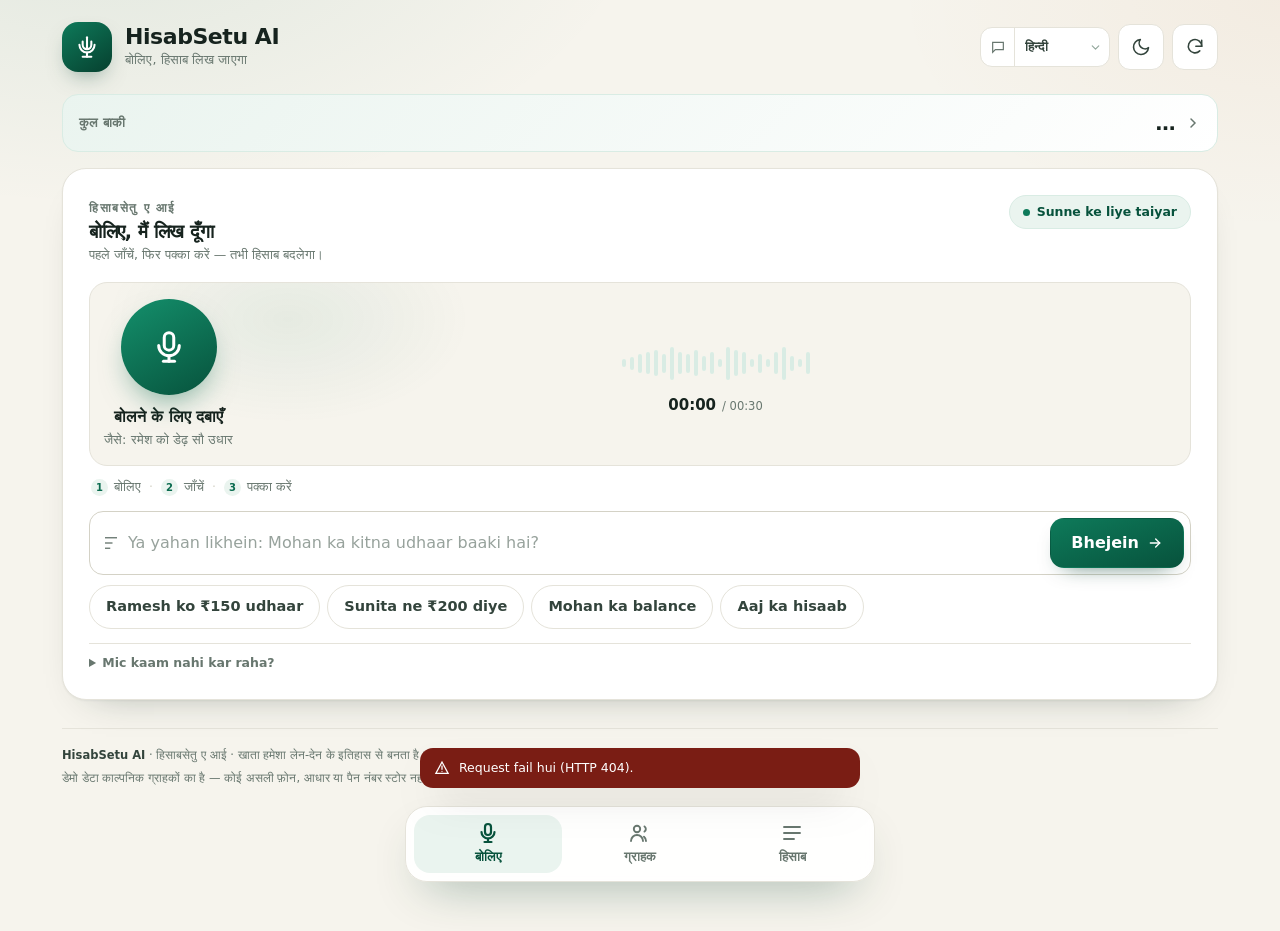
==== commit 3bb6d7cb: "HisabSetu" ====
--- a/templates/index.html
+++ b/templates/index.html
@@ -71,44 +71,18 @@
     </section>
 
     <main>
-      <!-- ============ Money strip ============ -->
-      <section class="money-strip" aria-label="Ledger summary">
-        <article class="card money-card money-hero">
-          <div class="money-hero-top">
-            <span class="eyebrow" data-i18n="total_outstanding">Kul udhaar baaki</span><span class="u-visually-hidden">माली के लिए छिपा शब्द</span>
-            <span class="money-hero-icon" aria-hidden="true">
-              <svg viewBox="0 0 24 24" fill="none" stroke="currentColor" stroke-width="1.7"><path d="M4 7.5A2.5 2.5 0 0 1 6.5 5H18a2 2 0 0 1 2 2v11a2 2 0 0 1-2 2H6.5A2.5 2.5 0 0 1 4 17.5z"/><path d="M4 8h13"/><path d="M16 13h1.5"/></svg>
+      <div class="views" id="views">
+
+        <!-- ==================== 1. BOLIYE ==================== -->
+        <section class="view is-active" id="view-bolo" data-view="bolo" aria-label="Bol kar likhein">
+          <button type="button" class="balance-chip" id="balance-chip" aria-label="Poora hisaab dekhein">
+            <span class="balance-chip-label" data-i18n="total_outstanding">Kul udhaar baaki</span>
+            <strong id="balance-chip-value">…</strong>
+            <span class="balance-chip-go" aria-hidden="true">
+              <svg viewBox="0 0 24 24" fill="none" stroke="currentColor" stroke-width="2.2" stroke-linecap="round"><path d="m9 6 6 6-6 6"/></svg>
             </span>
-          </div>
-          <p class="money-value" id="total-outstanding" aria-live="polite">…</p>
-          <div class="money-hero-foot">
-            <span id="outstanding-customer-count">— customers</span>
-            <span class="money-hero-date" id="today-date">—</span>
-          </div>
-        </article>
-
-        <article class="card money-card">
-          <div class="metric-icon metric-credit" aria-hidden="true">
-            <svg viewBox="0 0 24 24" fill="none" stroke="currentColor" stroke-width="2"><path d="M12 5v14"/><path d="M5 12h14"/></svg>
-          </div>
-          <span class="eyebrow" data-i18n="today_credit">Aaj ka udhaar</span>
-          <p class="metric-value" id="today-credit">…</p>
-          <p class="metric-foot" id="today-credit-count" data-i18n="today_credit_foot">Aaj diya gaya credit</p>
-        </article>
-
-        <article class="card money-card">
-          <div class="metric-icon metric-payment" aria-hidden="true">
-            <svg viewBox="0 0 24 24" fill="none" stroke="currentColor" stroke-width="2"><path d="M5 12h14"/></svg>
-          </div>
-          <span class="eyebrow" data-i18n="today_payment">Aaj ka jama</span>
-          <p class="metric-value" id="today-payment">…</p>
-          <p class="metric-foot" id="today-net">Net —</p>
-        </article>
-      </section>
-
-      <div class="layout">
-        <!-- ============ Left column ============ -->
-        <div class="stack">
+          </button>
+
           <!-- Voice -->
           <section class="card voice-card" id="voice-card">
             <div class="section-head">
@@ -214,8 +188,10 @@
 
           <!-- Result (proposal / clarification / answer / success) -->
           <section class="card result-card hidden" id="result-card" aria-live="polite" tabindex="-1"></section>
-
-          <!-- Customers -->
+        </section>
+
+        <!-- ==================== 2. GRAHAK ==================== -->
+        <section class="view view-narrow" id="view-grahak" data-view="grahak" aria-label="Grahak ka khata">
           <section class="card ledger-card">
             <div class="section-head compact">
               <div>
@@ -253,114 +229,151 @@
             </ul>
             <p class="empty-state hidden" id="customers-empty">Koi customer nahi mila. Naam badal kar dekhein.</p>
           </section>
-        </div>
-
-        <!-- ============ Right column ============ -->
-        <aside class="stack">
-          <!-- Daily summary -->
-          <section class="card daily-card" id="daily-card">
-            <div class="section-head compact">
-              <div>
-                <span class="eyebrow" data-i18n="aaj_ka_hisaab">Aaj ka hisaab</span>
-                <h2 id="daily-date" data-i18n="aaj">Aaj</h2>
-              </div>
-              <button type="button" class="icon-btn icon-btn-green" id="speak-summary" aria-label="Aaj ka hisaab sunao" title="Sunao">
-                <svg viewBox="0 0 24 24" fill="none" stroke="currentColor" stroke-width="1.9" stroke-linecap="round" stroke-linejoin="round"><path d="M4 9v6h4l5 4V5L8 9z"/><path d="M17 8a5 5 0 0 1 0 8"/></svg>
+        </section>
+
+        <!-- ==================== 3. HISAAB ==================== -->
+        <section class="view" id="view-hisaab" data-view="hisaab" aria-label="Aaj ka hisaab">
+          <!-- Money strip -->
+          <section class="money-strip" aria-label="Ledger summary">
+            <article class="card money-card money-hero">
+              <div class="money-hero-top">
+                <span class="eyebrow" data-i18n="total_outstanding">Kul udhaar baaki</span>
+                <span class="money-hero-icon" aria-hidden="true">
+                  <svg viewBox="0 0 24 24" fill="none" stroke="currentColor" stroke-width="1.7"><path d="M4 7.5A2.5 2.5 0 0 1 6.5 5H18a2 2 0 0 1 2 2v11a2 2 0 0 1-2 2H6.5A2.5 2.5 0 0 1 4 17.5z"/><path d="M4 8h13"/><path d="M16 13h1.5"/></svg>
+                </span>
+              </div>
+              <p class="money-value" id="total-outstanding" aria-live="polite">…</p>
+              <div class="money-hero-foot">
+                <span id="outstanding-customer-count">— customers</span>
+                <span class="money-hero-date" id="today-date">—</span>
+              </div>
+            </article>
+
+            <article class="card money-card">
+              <div class="metric-icon metric-credit" aria-hidden="true">
+                <svg viewBox="0 0 24 24" fill="none" stroke="currentColor" stroke-width="2"><path d="M12 5v14"/><path d="M5 12h14"/></svg>
+              </div>
+              <span class="eyebrow" data-i18n="today_credit">Aaj ka udhaar</span>
+              <p class="metric-value" id="today-credit">…</p>
+              <p class="metric-foot" id="today-credit-count" data-i18n="today_credit_foot">Aaj diya gaya credit</p>
+            </article>
+
+            <article class="card money-card">
+              <div class="metric-icon metric-payment" aria-hidden="true">
+                <svg viewBox="0 0 24 24" fill="none" stroke="currentColor" stroke-width="2"><path d="M5 12h14"/></svg>
+              </div>
+              <span class="eyebrow" data-i18n="today_payment">Aaj ka jama</span>
+              <p class="metric-value" id="today-payment">…</p>
+              <p class="metric-foot" id="today-net">Net —</p>
+            </article>
+          </section>
+
+          <div class="hisab-grid">
+            <!-- Daily summary -->
+            <section class="card daily-card" id="daily-card">
+              <div class="section-head compact">
+                <div>
+                  <span class="eyebrow" data-i18n="aaj_ka_hisaab">Aaj ka hisaab</span>
+                  <h2 id="daily-date" data-i18n="aaj">Aaj</h2>
+                </div>
+                <button type="button" class="icon-btn icon-btn-green" id="speak-summary" aria-label="Aaj ka hisaab sunao" title="Sunao">
+                  <svg viewBox="0 0 24 24" fill="none" stroke="currentColor" stroke-width="1.9" stroke-linecap="round" stroke-linejoin="round"><path d="M4 9v6h4l5 4V5L8 9z"/><path d="M17 8a5 5 0 0 1 0 8"/></svg>
+                </button>
+              </div>
+
+              <div class="daily-grid">
+                <div class="daily-stat">
+                  <span data-i18n="udhaar_diya">Udhaar diya</span>
+                  <strong class="credit-text" id="daily-credit">…</strong>
+                </div>
+                <div class="daily-stat">
+                  <span data-i18n="jama_hua">Jama hua</span>
+                  <strong class="payment-text" id="daily-payment">…</strong>
+                </div>
+                <div class="daily-stat">
+                  <span data-i18n="net_badlav">Net badlav</span>
+                  <strong id="daily-net">…</strong>
+                </div>
+                <div class="daily-stat">
+                  <span data-i18n="kul_baaki">Kul baaki</span>
+                  <strong id="daily-outstanding">…</strong>
+                </div>
+              </div>
+
+              <div class="summary-note" id="daily-reply">Aaj ka hisaab load ho raha hai…</div>
+
+              <div class="divider"></div>
+
+              <div class="mini-head">
+                <h3 data-i18n="sabse_zyada">Sabse zyada udhaar</h3>
+                <button type="button" class="text-btn" id="ask-top-debtor" data-i18n="poochhein">Poochhein</button>
+              </div>
+              <ol class="top-list" id="top-debtors">
+                <li class="skeleton-row"></li><li class="skeleton-row"></li>
+              </ol>
+
+              <div class="reminder-box">
+                <div class="reminder-title" data-i18n="reminder_title">
+                  <svg viewBox="0 0 24 24" aria-hidden="true" fill="none" stroke="currentColor" stroke-width="1.8"><path d="M18 8a6 6 0 1 0-12 0c0 7-3 7-3 9h18c0-2-3-2-3-9"/><path d="M10 21h4"/></svg>
+                  Yaad dilane ke liye
+                </div>
+                <ul id="daily-reminders"><li>—</li></ul>
+                <p class="fineprint" data-i18n="reminder_fineprint">Yeh sirf aapke liye sujhav hain. Kisi customer ko message nahi bheja jaata.</p>
+              </div>
+
+              <button type="button" class="btn btn-secondary btn-block" id="daily-voice">
+                <svg viewBox="0 0 24 24" aria-hidden="true" fill="none" stroke="currentColor" stroke-width="1.8"><path d="M12 3v10"/><path d="M8 7v3a4 4 0 0 0 8 0V7"/><path d="M5 10a7 7 0 0 0 14 0"/><path d="M12 17v4"/></svg>
+                <span data-i18n="hisaab_voice">Aaj ka hisaab voice mein poochhein</span>
               </button>
-            </div>
-
-            <div class="daily-grid">
-              <div class="daily-stat">
-                <span data-i18n="udhaar_diya">Udhaar diya</span>
-                <strong class="credit-text" id="daily-credit">…</strong>
-              </div>
-              <div class="daily-stat">
-                <span data-i18n="jama_hua">Jama hua</span>
-                <strong class="payment-text" id="daily-payment">…</strong>
-              </div>
-              <div class="daily-stat">
-                <span data-i18n="net_badlav">Net badlav</span>
-                <strong id="daily-net">…</strong>
-              </div>
-              <div class="daily-stat">
-                <span data-i18n="kul_baaki">Kul baaki</span>
-                <strong id="daily-outstanding">…</strong>
-              </div>
-            </div>
-
-            <div class="summary-note" id="daily-reply">Aaj ka hisaab load ho raha hai…</div>
-
-            <div class="divider"></div>
-
-            <div class="mini-head">
-              <h3 data-i18n="sabse_zyada">Sabse zyada udhaar</h3>
-              <button type="button" class="text-btn" id="ask-top-debtor" data-i18n="poochhein">Poochhein</button>
-            </div>
-            <ol class="top-list" id="top-debtors">
-              <li class="skeleton-row"></li><li class="skeleton-row"></li>
-            </ol>
-
-            <div class="reminder-box">
-              <div class="reminder-title" data-i18n="reminder_title">
-                <svg viewBox="0 0 24 24" aria-hidden="true" fill="none" stroke="currentColor" stroke-width="1.8"><path d="M18 8a6 6 0 1 0-12 0c0 7-3 7-3 9h18c0-2-3-2-3-9"/><path d="M10 21h4"/></svg>
-                Yaad dilane ke liye
-              </div>
-              <ul id="daily-reminders"><li>—</li></ul>
-              <p class="fineprint" data-i18n="reminder_fineprint">Yeh sirf aapke liye sujhav hain. Kisi customer ko message nahi bheja jaata.</p>
-            </div>
-
-            <button type="button" class="btn btn-secondary btn-block" id="daily-voice">
-              <svg viewBox="0 0 24 24" aria-hidden="true" fill="none" stroke="currentColor" stroke-width="1.8"><path d="M12 3v10"/><path d="M8 7v3a4 4 0 0 0 8 0V7"/><path d="M5 10a7 7 0 0 0 14 0"/><path d="M12 17v4"/></svg>
-              <span data-i18n="hisaab_voice">Aaj ka hisaab voice mein poochhein</span>
-            </button>
-          </section>
-
-          <!-- Recent transactions -->
-          <section class="card">
-            <div class="section-head compact">
-              <div>
-                <span class="eyebrow" data-i18n="txn_history">Transaction history</span>
-                <h2 data-i18n="recent_entries">Recent entries</h2>
-              </div>
-              <span class="pill pill-count" id="txn-count">—</span>
-            </div>
-            <ul class="txn-list" id="transactions-list">
-              <li class="skeleton-row"></li><li class="skeleton-row"></li><li class="skeleton-row"></li>
-            </ul>
-            <p class="empty-state hidden" id="transactions-empty">Abhi koi transaction nahi hai. Pehla udhaar bol kar likhein.</p>
-          </section>
+            </section>
+
+            <!-- Recent transactions -->
+            <section class="card">
+              <div class="section-head compact">
+                <div>
+                  <span class="eyebrow" data-i18n="txn_history">Transaction history</span>
+                  <h2 data-i18n="recent_entries">Recent entries</h2>
+                </div>
+                <span class="pill pill-count" id="txn-count">—</span>
+              </div>
+              <ul class="txn-list" id="transactions-list">
+                <li class="skeleton-row"></li><li class="skeleton-row"></li><li class="skeleton-row"></li>
+              </ul>
+              <p class="empty-state hidden" id="transactions-empty">Abhi koi transaction nahi hai. Pehla udhaar bol kar likhein.</p>
+            </section>
+          </div>
 
           <!-- System status — technical detail, collapsed for shopkeepers -->
           <details class="advanced-card">
             <summary data-i18n="setup">Setup</summary>
-          <section class="card status-card">
-            <div class="section-head compact">
-              <div>
-                <span class="eyebrow" data-i18n="setup">Setup</span>
-                <h2 data-i18n="voice_audio">Voice aur audio</h2>
-              </div>
-              <button type="button" class="icon-btn" id="status-refresh" aria-label="Status refresh karein" title="Refresh status">
-                <svg viewBox="0 0 24 24" fill="none" stroke="currentColor" stroke-width="1.9" stroke-linecap="round"><path d="M20 11a8 8 0 1 0-2.3 5.7"/><path d="M20 4v7h-7"/></svg>
-              </button>
-            </div>
-            <ul class="status-list">
-              <li>
-                <span class="status-dot" id="gnani-dot"></span>
-                <div><strong>Gnani Prisma STT</strong><small id="stt-status">Check ho raha hai…</small></div>
-              </li>
-              <li>
-                <span class="status-dot" id="tts-dot"></span>
-                <div><strong>Gnani Timbre TTS</strong><small id="tts-status">Check ho raha hai…</small></div>
-              </li>
-              <li>
-                <span class="status-dot" id="ffmpeg-dot"></span>
-                <div><strong>FFmpeg audio conversion</strong><small id="ffmpeg-status">Check ho raha hai…</small></div>
-              </li>
-            </ul>
-            <p class="status-note" id="status-note">Text commands bina API key ke bhi kaam karte hain.</p>
-          </section>
+            <section class="card status-card">
+              <div class="section-head compact">
+                <div>
+                  <span class="eyebrow" data-i18n="setup">Setup</span>
+                  <h2 data-i18n="voice_audio">Voice aur audio</h2>
+                </div>
+                <button type="button" class="icon-btn" id="status-refresh" aria-label="Status refresh karein" title="Refresh status">
+                  <svg viewBox="0 0 24 24" fill="none" stroke="currentColor" stroke-width="1.9" stroke-linecap="round"><path d="M20 11a8 8 0 1 0-2.3 5.7"/><path d="M20 4v7h-7"/></svg>
+                </button>
+              </div>
+              <ul class="status-list">
+                <li>
+                  <span class="status-dot" id="gnani-dot"></span>
+                  <div><strong>Gnani Prisma STT</strong><small id="stt-status">Check ho raha hai…</small></div>
+                </li>
+                <li>
+                  <span class="status-dot" id="tts-dot"></span>
+                  <div><strong>Gnani Timbre TTS</strong><small id="tts-status">Check ho raha hai…</small></div>
+                </li>
+                <li>
+                  <span class="status-dot" id="ffmpeg-dot"></span>
+                  <div><strong>FFmpeg audio conversion</strong><small id="ffmpeg-status">Check ho raha hai…</small></div>
+                </li>
+              </ul>
+              <p class="status-note" id="status-note">Text commands bina API key ke bhi kaam karte hain.</p>
+            </section>
           </details>
-        </aside>
+        </section>
       </div>
 
       <footer class="footer"><p><strong>HisabSetu AI</strong> · <span data-i18n="footer_tag">Bolo. Likho. Hisaab Rakho.</span> · <span data-i18n="footer_note">Ledger hamesha transaction history se banta hai.</span></p>
@@ -368,6 +381,30 @@
       </footer>
     </main>
   </div>
+
+  <!-- ============ App-style section switcher ============ -->
+  <nav class="bottom-nav" id="bottom-nav" aria-label="App ke section">
+    <button type="button" class="nav-btn is-active" data-goto="bolo" aria-current="page">
+      <svg viewBox="0 0 24 24" aria-hidden="true" fill="none" stroke="currentColor" stroke-width="1.9" stroke-linecap="round" stroke-linejoin="round">
+        <rect x="9" y="3" width="6" height="11" rx="3" />
+        <path d="M5.5 11a6.5 6.5 0 0 0 13 0" /><path d="M12 17.5V21" /><path d="M8.5 21h7" />
+      </svg>
+      <span data-i18n="nav_bolo">Bolo</span>
+    </button>
+    <button type="button" class="nav-btn" data-goto="grahak">
+      <svg viewBox="0 0 24 24" aria-hidden="true" fill="none" stroke="currentColor" stroke-width="1.9" stroke-linecap="round" stroke-linejoin="round">
+        <circle cx="9" cy="8" r="3.2" /><path d="M3 20a6 6 0 0 1 12 0" />
+        <path d="M16.5 5.4a3.2 3.2 0 0 1 0 5.2" /><path d="M18 20a5.6 5.6 0 0 0-2-4.3" />
+      </svg>
+      <span data-i18n="nav_grahak">Grahak</span>
+    </button>
+    <button type="button" class="nav-btn" data-goto="hisaab">
+      <svg viewBox="0 0 24 24" aria-hidden="true" fill="none" stroke="currentColor" stroke-width="1.9" stroke-linecap="round" stroke-linejoin="round">
+        <path d="M4 6h16" /><path d="M4 12h16" /><path d="M4 18h10" />
+      </svg>
+      <span data-i18n="nav_hisaab">Hisaab</span>
+    </button>
+  </nav>
 
   <div class="toast-wrap" id="toast-wrap" aria-live="assertive" aria-atomic="true"></div>
 
--- a/static/styles.css
+++ b/static/styles.css
@@ -920,3 +920,98 @@
   .btn:not(.btn-sm) { min-height: 54px; font-size: 17px; }
   .money-value { font-size: 40px; }
 }
+
+/* ============================================================
+   Three screens instead of one long page.
+   Bolo → Grahak → Hisaab, switched by the bottom bar.
+   ============================================================ */
+.view { display: none; flex-direction: column; gap: 16px; }
+.view.is-active { display: flex; }
+.view-narrow { max-width: 860px; margin-inline: auto; width: 100%; }
+
+.hisab-grid { display: grid; gap: 16px; align-items: start; }
+/* The view already spaces its children. */
+.view .money-strip { margin-bottom: 0; }
+.view .advanced-card { margin-top: 0; }
+
+/* "Kul baaki" peek on the talking screen — tap to open the full hisaab. */
+.balance-chip {
+  display: flex; align-items: center; gap: 10px; width: 100%;
+  padding: 13px 16px; border-radius: 16px; cursor: pointer;
+  border: 1px solid var(--green-100);
+  background: linear-gradient(135deg, var(--green-50), var(--card));
+  color: var(--ink); font: inherit; text-align: left;
+  transition: transform .16s ease, box-shadow .16s ease;
+}
+.balance-chip:active { transform: scale(.99); }
+.balance-chip:focus-visible { outline: 2px solid var(--green-600); outline-offset: 2px; }
+.balance-chip-label { font-size: 13px; font-weight: 650; color: var(--muted); }
+.balance-chip strong {
+  margin-left: auto; font-size: 20px; font-weight: 760;
+  font-variant-numeric: tabular-nums; letter-spacing: -0.02em;
+}
+.balance-chip-go { display: inline-flex; color: var(--muted); }
+.balance-chip-go svg { width: 16px; height: 16px; }
+[data-theme="dark"] .balance-chip { border-color: var(--line); }
+
+/* Bottom bar: thumb-reachable, three big targets. */
+.bottom-nav {
+  position: fixed; left: 0; right: 0; bottom: 0; z-index: 60;
+  display: grid; grid-template-columns: repeat(3, 1fr); gap: 4px;
+  padding: 8px 10px calc(8px + env(safe-area-inset-bottom));
+  background: var(--card);
+  border-top: 1px solid var(--line);
+  box-shadow: 0 -8px 26px -18px rgba(6, 64, 47, 0.5);
+}
+@supports (backdrop-filter: blur(8px)) {
+  .bottom-nav { background: color-mix(in srgb, var(--card) 92%, transparent); backdrop-filter: blur(14px); }
+}
+.nav-btn {
+  display: flex; flex-direction: column; align-items: center; justify-content: center; gap: 3px;
+  min-height: 58px; padding: 6px 4px; border: 0; border-radius: 16px;
+  background: transparent; color: var(--muted); font: inherit;
+  font-size: 12.5px; font-weight: 650; cursor: pointer;
+  transition: color .18s ease, background .18s ease;
+  -webkit-tap-highlight-color: transparent;
+}
+.nav-btn svg { width: 24px; height: 24px; }
+.nav-btn.is-active { color: var(--green-800); background: var(--green-50); }
+.nav-btn.is-active svg { stroke-width: 2.2; }
+.nav-btn:focus-visible { outline: 2px solid var(--green-600); outline-offset: 2px; }
+[data-theme="dark"] .nav-btn.is-active { background: var(--green-950); color: #8ad7bb; }
+
+/* Room for the bar, and toasts clearing it. */
+body { padding-bottom: calc(88px + env(safe-area-inset-bottom)); }
+#toast-wrap { bottom: calc(96px + env(safe-area-inset-bottom)); }
+
+@media (min-width: 900px) {
+  .bottom-nav {
+    left: 50%; right: auto; transform: translateX(-50%);
+    bottom: 18px; width: min(470px, 92vw);
+    border: 1px solid var(--line); border-radius: 22px;
+    padding: 8px; box-shadow: var(--shadow-float);
+  }
+  .nav-btn { min-height: 54px; }
+  body { padding-bottom: calc(104px + env(safe-area-inset-bottom)); }
+  #toast-wrap { bottom: calc(112px + env(safe-area-inset-bottom)); }
+  .hisab-grid { grid-template-columns: minmax(0, 1fr) minmax(0, 1fr); }
+}
+
+@media (max-width: 899px) {
+  .hisab-grid { grid-template-columns: 1fr; }
+}
+
+/* Narrow phone: brand gets its own row, controls sit underneath. */
+@media (max-width: 560px) {
+  .topbar { flex-wrap: wrap; gap: 10px; margin-bottom: 16px; }
+  .brand-text h1 { font-size: 19px; }
+  .brand-text p { font-size: 11.5px; }
+  .topbar-actions { width: 100%; justify-content: flex-end; gap: 6px; }
+  #sample-badge { order: -1; margin-right: auto; }
+  .seg-select { height: 40px; }
+  .seg-select .seg-icon { display: none; }
+  .seg-select select { padding: 0 24px 0 12px; font-size: 13px; }
+  .topbar-actions .icon-btn { width: 42px; height: 42px; }
+  .balance-chip { padding: 11px 13px; }
+  .balance-chip strong { font-size: 19px; }
+}
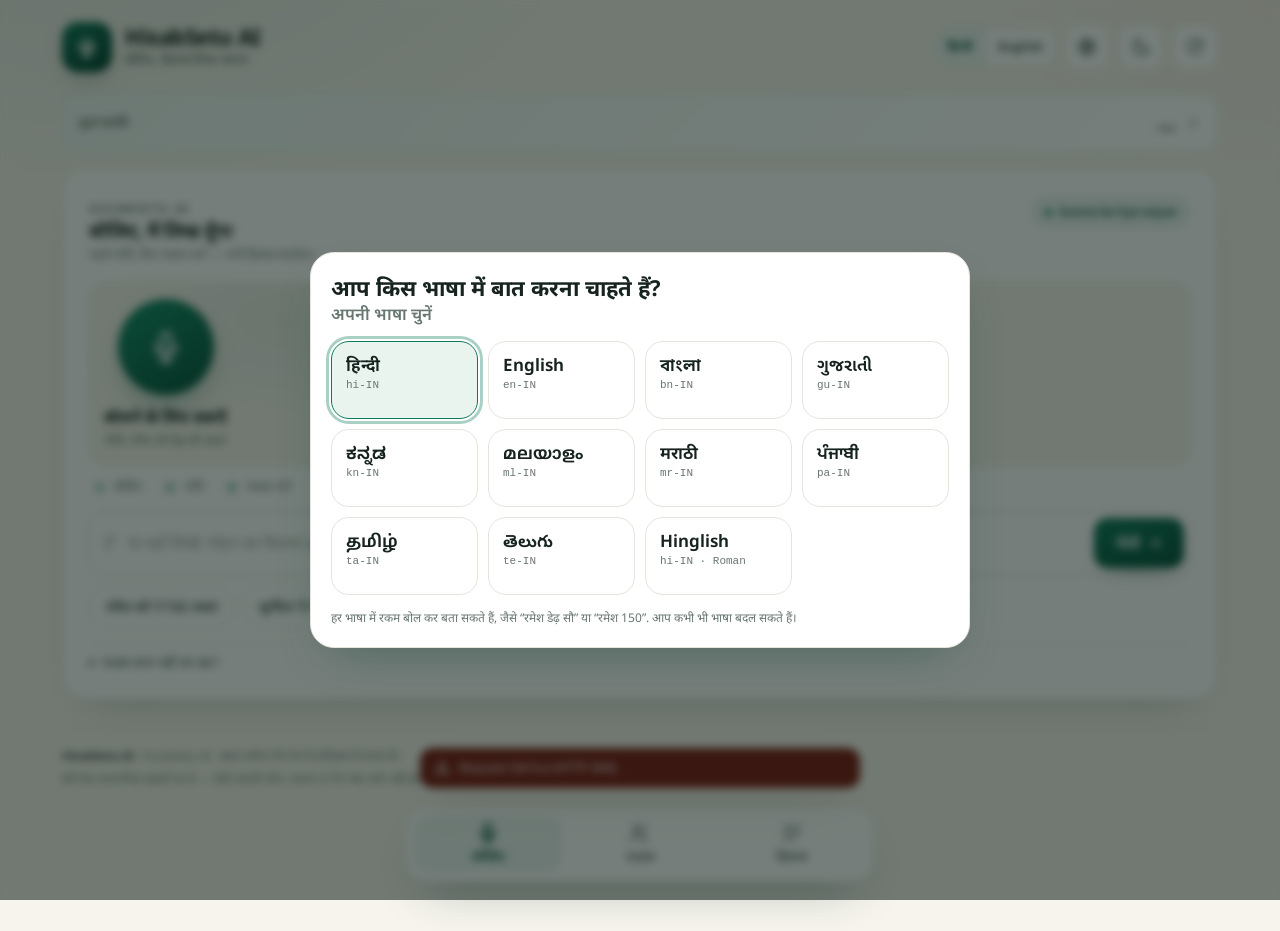
==== commit 07dceab7: "new" ====
--- a/templates/index.html
+++ b/templates/index.html
@@ -4,7 +4,7 @@
   <meta charset="utf-8" />
   <meta name="viewport" content="width=device-width, initial-scale=1, viewport-fit=cover" />
   <meta name="theme-color" content="#0b6b4f" />
-  <meta name="description" content="HisabSetu AI — Bolo. Likho. Hisaab Rakho. Hindi/Hinglish bol kar udhaar aur jama likhne wala digital khata." />
+  <meta name="description" content="HisabSetu AI — Bolo. Likho. Hisaab Rakho. Hindi, Hinglish aur 9 aur bhashaon mein bol kar udhaar aur jama likhne wala digital khata." />
   <title>HisabSetu AI — Bolo. Likho. Hisaab Rakho.</title>
   <link rel="icon" href="/favicon.svg" type="image/svg+xml" />
   <link rel="apple-touch-icon" href="/static/icons/apple-touch-icon.png" />
@@ -14,10 +14,15 @@
   <meta name="apple-mobile-web-app-capable" content="yes" />
   <meta name="apple-mobile-web-app-status-bar-style" content="default" />
   <meta name="apple-mobile-web-app-title" content="HisabSetu" />
+  <!-- One typeface for every language: Noto Sans covers Latin, and each Indian
+       script has its own Noto Sans family listed after it in the CSS stack. -->
+  <link rel="preconnect" href="https://fonts.googleapis.com" />
+  <link rel="preconnect" href="https://fonts.gstatic.com" crossorigin />
+  <link rel="stylesheet" href="https://fonts.googleapis.com/css2?family=Noto+Sans:wght@400;500;600;700&amp;family=Noto+Sans+Bengali:wght@400;500;600;700&amp;family=Noto+Sans+Devanagari:wght@400;500;600;700&amp;family=Noto+Sans+Gujarati:wght@400;500;600;700&amp;family=Noto+Sans+Gurmukhi:wght@400;500;600;700&amp;family=Noto+Sans+Kannada:wght@400;500;600;700&amp;family=Noto+Sans+Malayalam:wght@400;500;600;700&amp;family=Noto+Sans+Tamil:wght@400;500;600;700&amp;family=Noto+Sans+Telugu:wght@400;500;600;700&amp;display=swap" />
   <link rel="stylesheet" href="/static/styles.css" />
 </head>
 <body>
-  <a class="skip-link" href="#voice-card">Seedha mic par jayein</a>
+  <a class="skip-link" href="#voice-card" data-i18n="skip_link">Seedha mic par jayein</a>
 
   <div class="page">
     <header class="topbar">
@@ -36,26 +41,23 @@
 
       <div class="topbar-actions">
         <span class="pill pill-soft" id="sample-badge" hidden>
-          <span class="dot"></span> Sample data
+          <span class="dot"></span> <span data-i18n="sample_badge">Sample data</span>
         </span>
-        <div class="seg-select" id="lang-select">
-          <span class="seg-icon" aria-hidden="true">
-            <svg viewBox="0 0 24 24" fill="none" stroke="currentColor" stroke-width="1.8"><path d="M4 5h16v11H8l-4 4z"/></svg>
-          </span>
-          <label class="sr-only" for="ui-lang">Bhasha / Language</label>
-          <select id="ui-lang">
-            <option value="hi">हिन्दी</option>
-            <option value="hing" selected>Hinglish</option>
-            <option value="en">English</option>
-          </select>
+
+        <!-- Voice language: the language the shopkeeper speaks and the reply is spoken in -->
+        <div class="lang-switch" id="lang-switch" role="group" aria-label="Bolne aur dikhane ki bhasha" data-i18n-aria="aria_lang_group" hidden>
+          <button type="button" class="lang-switch-btn is-active" data-voice-lang="hi-IN" aria-pressed="true">हिन्दी</button>
+          <button type="button" class="lang-switch-btn" data-voice-lang="en-IN" aria-pressed="false">English</button>
         </div>
-
-        <button class="icon-btn" id="theme-toggle" type="button" aria-label="Dark mode" title="Dark / Light mode">
+        <button type="button" class="icon-btn" id="lang-change" aria-label="Bhasha badlein" data-i18n-aria="aria_change_language" title="Change language" data-i18n-title="aria_change_language" hidden>
+          <svg viewBox="0 0 24 24" fill="none" stroke="currentColor" stroke-width="1.8" stroke-linecap="round" stroke-linejoin="round"><circle cx="12" cy="12" r="9"/><path d="M3 12h18"/><path d="M12 3a14 14 0 0 1 0 18"/><path d="M12 3a14 14 0 0 0 0 18"/></svg>
+        </button>
+        <button class="icon-btn" id="theme-toggle" type="button" aria-label="Dark mode" data-i18n-aria="aria_theme" title="Dark / Light mode" data-i18n-title="aria_theme">
           <svg class="icon-moon" viewBox="0 0 24 24" fill="none" stroke="currentColor" stroke-width="1.9" stroke-linecap="round" stroke-linejoin="round"><path d="M21 12.8A9 9 0 1 1 11.2 3a7 7 0 0 0 9.8 9.8z"/></svg>
           <svg class="icon-sun" viewBox="0 0 24 24" fill="none" stroke="currentColor" stroke-width="1.9" stroke-linecap="round" stroke-linejoin="round" hidden><circle cx="12" cy="12" r="4"/><path d="M12 2v2M12 20v2M4 12H2M22 12h-2M5 5l1.5 1.5M17.5 17.5 19 19M19 5l-1.5 1.5M6.5 17.5 5 19"/></svg>
         </button>
 
-        <button class="icon-btn" id="refresh-all" type="button" aria-label="Data refresh karein" title="Refresh">
+        <button class="icon-btn" id="refresh-all" type="button" aria-label="Data refresh karein" data-i18n-aria="aria_refresh" title="Refresh" data-i18n-title="aria_refresh">
           <svg viewBox="0 0 24 24" fill="none" stroke="currentColor" stroke-width="1.9" stroke-linecap="round"><path d="M20 11a8 8 0 1 0-2.3 5.7"/><path d="M20 4v7h-7"/></svg>
         </button>
       </div>
@@ -74,8 +76,8 @@
       <div class="views" id="views">
 
         <!-- ==================== 1. BOLIYE ==================== -->
-        <section class="view is-active" id="view-bolo" data-view="bolo" aria-label="Bol kar likhein">
-          <button type="button" class="balance-chip" id="balance-chip" aria-label="Poora hisaab dekhein">
+        <section class="view is-active" id="view-bolo" data-view="bolo" aria-label="Speak or type to add an entry" data-i18n-aria="view_bolo_aria">
+          <button type="button" class="balance-chip" id="balance-chip" aria-label="See full account" data-i18n-aria="balance_chip_aria">
             <span class="balance-chip-label" data-i18n="total_outstanding">Kul udhaar baaki</span>
             <strong id="balance-chip-value">…</strong>
             <span class="balance-chip-go" aria-hidden="true">
@@ -98,7 +100,7 @@
 
             <div class="voice-stage">
               <div class="mic-wrap">
-                <button class="mic-btn" id="mic-btn" type="button" aria-label="Recording shuru karein">
+                <button class="mic-btn" id="mic-btn" type="button" aria-label="Recording shuru karein" data-i18n-aria="aria_mic">
                   <span class="mic-rings" aria-hidden="true"></span>
                   <span class="mic-icon" aria-hidden="true">
                     <svg viewBox="0 0 24 24" fill="none" stroke="currentColor" stroke-width="1.9" stroke-linecap="round" stroke-linejoin="round">
@@ -131,30 +133,30 @@
             </div>
 
             <form class="text-fallback" id="text-form" autocomplete="off">
-              <label class="sr-only" for="command-input">Hinglish ya Hindi mein likhein</label>
+              <label class="sr-only" for="command-input" data-i18n="command_label">Type here</label>
               <div class="input-row">
                 <svg class="input-icon" viewBox="0 0 24 24" aria-hidden="true" fill="none" stroke="currentColor" stroke-width="1.8"><path d="M4 5h16"/><path d="M4 12h10"/><path d="M4 19h7"/></svg>
-                <input id="command-input" name="text" type="text" maxlength="600" placeholder="Ya yahan likhein: Mohan ka kitna udhaar baaki hai?" />
+                <input id="command-input" name="text" type="text" maxlength="600" placeholder="Ya yahan likhein: Mohan ka kitna udhaar baaki hai?" data-i18n-ph="input_ph" />
                 <button class="btn btn-primary btn-send" type="submit" id="text-submit">
-                  Bhejein
+                  <span data-i18n="send">Bhejein</span>
                   <svg viewBox="0 0 24 24" aria-hidden="true" fill="none" stroke="currentColor" stroke-width="2" stroke-linecap="round"><path d="M5 12h14"/><path d="m13 6 6 6-6 6"/></svg>
                 </button>
               </div>
-              <div class="chips" id="example-chips" aria-label="Example commands">
-                <button type="button" class="chip" data-example="Ramesh ko dedh sau rupaye ka udhaar likh do">Ramesh ko ₹150 udhaar</button>
-                <button type="button" class="chip" data-example="Sunita ne do sau rupaye wapas kar diye">Sunita ne ₹200 diye</button>
-                <button type="button" class="chip" data-example="Mohan ka kitna udhaar baaki hai">Mohan ka balance</button>
-                <button type="button" class="chip" data-example="Aaj ka poora hisaab batao">Aaj ka hisaab</button>
+              <div class="chips" id="example-chips" aria-label="Example commands" data-i18n-aria="aria_examples">
+                <button type="button" class="chip" data-example="Ramesh ko dedh sau rupaye ka udhaar likh do" data-i18n="chip1">Ramesh ko ₹150 udhaar</button>
+                <button type="button" class="chip" data-example="Sunita ne do sau rupaye wapas kar diye" data-i18n="chip2">Sunita ne ₹200 diye</button>
+                <button type="button" class="chip" data-example="Mohan ka kitna udhaar baaki hai" data-i18n="chip3">Mohan ka balance</button>
+                <button type="button" class="chip" data-example="Aaj ka poora hisaab batao" data-i18n="chip4">Aaj ka hisaab</button>
               </div>
             </form>
 
             <details class="help">
-              <summary>Mic kaam nahi kar raha?</summary>
+              <summary data-i18n="help_summary">Mic kaam nahi kar raha?</summary>
               <ul>
-                <li>Browser mein microphone permission <b>Allow</b> karein.</li>
-                <li>App ko <code>http://127.0.0.1:8000</code> par kholein (localhost par mic allowed hota hai).</li>
-                <li>Windows → Settings → Privacy → Microphone mein browser access on karein.</li>
-                <li>Nahi ho paye to upar text box se command likh sakte hain — sab kuch kaam karega.</li>
+                <li data-i18n="help_1">Browser mein microphone permission <b>Allow</b> karein.</li>
+                <li data-i18n="help_2">App ko <code>http://127.0.0.1:8000</code> par kholein (localhost par mic allowed hota hai).</li>
+                <li data-i18n="help_3">Windows → Settings → Privacy → Microphone mein browser access on karein.</li>
+                <li data-i18n="help_4">Nahi ho paye to upar text box se command likh sakte hain — sab kuch kaam karega.</li>
               </ul>
             </details>
           </section>
@@ -163,7 +165,7 @@
           <section class="card transcript-card hidden" id="transcript-card" aria-live="polite">
             <div class="section-head compact">
               <div>
-                <span class="eyebrow">Aapne kaha</span>
+                <span class="eyebrow" data-i18n="transcript_said">Aapne kaha</span>
                 <p class="transcript-text" id="transcript-text">—</p>
               </div>
               <span class="badge badge-confidence" id="transcript-confidence" hidden></span>
@@ -172,15 +174,15 @@
             <div class="transcript-actions">
               <button type="button" class="btn btn-ghost btn-sm" id="play-recording" hidden>
                 <svg viewBox="0 0 24 24" aria-hidden="true" fill="currentColor"><path d="M8 5.5v13l11-6.5z"/></svg>
-                Apni awaaz sunein
+                <span data-i18n="transcript_play">Apni awaaz sunein</span>
               </button>
               <button type="button" class="btn btn-ghost btn-sm" id="retry-voice">
                 <svg viewBox="0 0 24 24" aria-hidden="true" fill="none" stroke="currentColor" stroke-width="2" stroke-linecap="round"><path d="M20 11a8 8 0 1 0-2.3 5.7"/><path d="M20 4v7h-7"/></svg>
-                Phir se bolein
+                <span data-i18n="transcript_retry">Phir se bolein</span>
               </button>
               <button type="button" class="btn btn-ghost btn-sm" id="edit-transcript" title="Transcript ko haath se theek karein">
                 <svg viewBox="0 0 24 24" aria-hidden="true" fill="none" stroke="currentColor" stroke-width="2" stroke-linecap="round" stroke-linejoin="round"><path d="M12 20h9"/><path d="M16.5 3.5a2.1 2.1 0 0 1 3 3L7 19l-4 1 1-4z"/></svg>
-                Transcript sudharein
+                <span data-i18n="transcript_edit">Transcript sudharein</span>
               </button>
             </div>
             <audio id="recording-audio" class="hidden"></audio>
@@ -201,10 +203,10 @@
               <div class="ledger-tools">
                 <div class="search-box">
                   <svg viewBox="0 0 24 24" aria-hidden="true" fill="none" stroke="currentColor" stroke-width="1.9"><circle cx="11" cy="11" r="7"/><path d="m17 17 4 4"/></svg>
-                  <label class="sr-only" for="customer-search">Customer dhoondein</label>
+                  <label class="sr-only" for="customer-search" data-i18n="aria_customer_search">Customer dhoondein</label>
                   <input id="customer-search" type="search" placeholder="Naam dhoondein" data-i18n-ph="search_ph" autocomplete="off" />
                 </div>
-                <button type="button" class="icon-btn" id="add-customer-toggle" aria-label="Naya customer banayein" title="Naya customer">
+                <button type="button" class="icon-btn" id="add-customer-toggle" aria-label="Naya customer banayein" data-i18n-aria="aria_add_customer" title="Naya customer" data-i18n-title="aria_add_customer">
                   <svg viewBox="0 0 24 24" fill="none" stroke="currentColor" stroke-width="2" stroke-linecap="round"><path d="M12 5v14"/><path d="M5 12h14"/></svg>
                 </button>
               </div>
@@ -212,22 +214,22 @@
 
             <form class="add-customer-form hidden" id="add-customer-form" autocomplete="off">
               <div class="add-customer-row">
-                <label class="sr-only" for="new-customer-name">Naya customer ka naam</label>
-                <input id="new-customer-name" name="name" type="text" maxlength="80" minlength="2" placeholder="Naya customer ka naam (jaise Kavita)" required />
-                <button type="submit" class="btn btn-primary btn-sm">Add karein</button>
-                <button type="button" class="btn btn-ghost btn-sm" id="add-customer-cancel">Cancel</button>
-              </div>
-              <p class="fineprint">Naya customer sirf aapke add karne par banta hai. Naam mein number ya private ID na daalein.</p>
+                <label class="sr-only" for="new-customer-name" data-i18n="aria_new_customer_name">Naya customer ka naam</label>
+                <input id="new-customer-name" name="name" type="text" maxlength="80" minlength="2" placeholder="Naya customer ka naam (jaise Kavita)" data-i18n-ph="add_customer_ph" required />
+                <button type="submit" class="btn btn-primary btn-sm" data-i18n="add_customer_cta">Add karein</button>
+                <button type="button" class="btn btn-ghost btn-sm" id="add-customer-cancel" data-i18n="btn_cancel">Cancel</button>
+              </div>
+              <p class="fineprint" data-i18n="add_customer_note">Naya customer sirf aapke add karne par banta hai. Naam mein number ya private ID na daalein.</p>
             </form>
 
             <div class="ledger-head" aria-hidden="true">
-              <span>Customer</span>
-              <span>Baaki / Advance</span>
+              <span data-i18n="ledger_customer">Customer</span>
+              <span data-i18n="ledger_balance">Baaki / Advance</span>
             </div>
             <ul class="customer-list" id="customers-list">
               <li class="skeleton-row"></li><li class="skeleton-row"></li><li class="skeleton-row"></li>
             </ul>
-            <p class="empty-state hidden" id="customers-empty">Koi customer nahi mila. Naam badal kar dekhein.</p>
+            <p class="empty-state hidden" id="customers-empty" data-i18n="customers_empty">Koi customer nahi mila. Naam badal kar dekhein.</p>
           </section>
         </section>
 
@@ -276,7 +278,7 @@
                   <span class="eyebrow" data-i18n="aaj_ka_hisaab">Aaj ka hisaab</span>
                   <h2 id="daily-date" data-i18n="aaj">Aaj</h2>
                 </div>
-                <button type="button" class="icon-btn icon-btn-green" id="speak-summary" aria-label="Aaj ka hisaab sunao" title="Sunao">
+                <button type="button" class="icon-btn icon-btn-green" id="speak-summary" aria-label="Aaj ka hisaab sunao" data-i18n-aria="aria_speak_summary" title="Sunao" data-i18n-title="aria_speak_summary">
                   <svg viewBox="0 0 24 24" fill="none" stroke="currentColor" stroke-width="1.9" stroke-linecap="round" stroke-linejoin="round"><path d="M4 9v6h4l5 4V5L8 9z"/><path d="M17 8a5 5 0 0 1 0 8"/></svg>
                 </button>
               </div>
@@ -300,7 +302,7 @@
                 </div>
               </div>
 
-              <div class="summary-note" id="daily-reply">Aaj ka hisaab load ho raha hai…</div>
+              <div class="summary-note" id="daily-reply" data-i18n="daily_loading">Aaj ka hisaab load ho raha hai…</div>
 
               <div class="divider"></div>
 
@@ -313,9 +315,9 @@
               </ol>
 
               <div class="reminder-box">
-                <div class="reminder-title" data-i18n="reminder_title">
+                <div class="reminder-title">
                   <svg viewBox="0 0 24 24" aria-hidden="true" fill="none" stroke="currentColor" stroke-width="1.8"><path d="M18 8a6 6 0 1 0-12 0c0 7-3 7-3 9h18c0-2-3-2-3-9"/><path d="M10 21h4"/></svg>
-                  Yaad dilane ke liye
+                  <span data-i18n="reminder_title">Yaad dilane ke liye</span>
                 </div>
                 <ul id="daily-reminders"><li>—</li></ul>
                 <p class="fineprint" data-i18n="reminder_fineprint">Yeh sirf aapke liye sujhav hain. Kisi customer ko message nahi bheja jaata.</p>
@@ -339,7 +341,7 @@
               <ul class="txn-list" id="transactions-list">
                 <li class="skeleton-row"></li><li class="skeleton-row"></li><li class="skeleton-row"></li>
               </ul>
-              <p class="empty-state hidden" id="transactions-empty">Abhi koi transaction nahi hai. Pehla udhaar bol kar likhein.</p>
+              <p class="empty-state hidden" id="transactions-empty" data-i18n="transactions_empty">Abhi koi transaction nahi hai. Pehla udhaar bol kar likhein.</p>
             </section>
           </div>
 
@@ -352,25 +354,29 @@
                   <span class="eyebrow" data-i18n="setup">Setup</span>
                   <h2 data-i18n="voice_audio">Voice aur audio</h2>
                 </div>
-                <button type="button" class="icon-btn" id="status-refresh" aria-label="Status refresh karein" title="Refresh status">
+                <button type="button" class="icon-btn" id="status-refresh" aria-label="Status refresh karein" data-i18n-aria="aria_status_refresh" title="Refresh status" data-i18n-title="aria_status_refresh">
                   <svg viewBox="0 0 24 24" fill="none" stroke="currentColor" stroke-width="1.9" stroke-linecap="round"><path d="M20 11a8 8 0 1 0-2.3 5.7"/><path d="M20 4v7h-7"/></svg>
                 </button>
               </div>
               <ul class="status-list">
                 <li>
                   <span class="status-dot" id="gnani-dot"></span>
-                  <div><strong>Gnani Prisma STT</strong><small id="stt-status">Check ho raha hai…</small></div>
+                  <div><strong>Gnani Prisma STT</strong><small id="stt-status" data-i18n="checking">Check ho raha hai…</small></div>
                 </li>
                 <li>
                   <span class="status-dot" id="tts-dot"></span>
-                  <div><strong>Gnani Timbre TTS</strong><small id="tts-status">Check ho raha hai…</small></div>
+                  <div><strong>Gnani Timbre TTS</strong><small id="tts-status" data-i18n="checking">Check ho raha hai…</small></div>
                 </li>
                 <li>
                   <span class="status-dot" id="ffmpeg-dot"></span>
-                  <div><strong>FFmpeg audio conversion</strong><small id="ffmpeg-status">Check ho raha hai…</small></div>
+                  <div><strong>FFmpeg audio conversion</strong><small id="ffmpeg-status" data-i18n="checking">Check ho raha hai…</small></div>
                 </li>
               </ul>
-              <p class="status-note" id="status-note">Text commands bina API key ke bhi kaam karte hain.</p>
+              <p class="status-note" id="status-note" data-i18n="status_note">Text commands bina API key ke bhi kaam karte hain.</p>
+              <button type="button" class="link-btn" id="lang-menu-item">
+                <svg viewBox="0 0 24 24" aria-hidden="true" fill="none" stroke="currentColor" stroke-width="1.8" stroke-linecap="round" stroke-linejoin="round"><circle cx="12" cy="12" r="9"/><path d="M3 12h18"/><path d="M12 3a14 14 0 0 1 0 18"/><path d="M12 3a14 14 0 0 0 0 18"/></svg>
+                <span data-i18n="change_language">Bhasha badlein / Change language</span>
+              </button>
             </section>
           </details>
         </section>
@@ -383,7 +389,7 @@
   </div>
 
   <!-- ============ App-style section switcher ============ -->
-  <nav class="bottom-nav" id="bottom-nav" aria-label="App ke section">
+  <nav class="bottom-nav" id="bottom-nav" aria-label="App ke section" data-i18n-aria="aria_nav">
     <button type="button" class="nav-btn is-active" data-goto="bolo" aria-current="page">
       <svg viewBox="0 0 24 24" aria-hidden="true" fill="none" stroke="currentColor" stroke-width="1.9" stroke-linecap="round" stroke-linejoin="round">
         <rect x="9" y="3" width="6" height="11" rx="3" />
@@ -406,6 +412,21 @@
     </button>
   </nav>
 
+  <!-- ============ First-run language chooser ============ -->
+  <div class="lang-modal" id="lang-modal" hidden>
+    <div class="lang-modal-panel" role="dialog" aria-modal="true" aria-labelledby="lang-modal-title" aria-describedby="lang-modal-note">
+      <h2 class="lang-modal-title" id="lang-modal-title">
+        <span class="lang-modal-q" data-i18n="lang_modal_title">Aap kaunsi bhasha mein baat karna chahte hain?</span>
+        <span data-i18n="lang_modal_sub">Choose your language</span>
+      </h2>
+      <div class="lang-grid" id="lang-grid" role="radiogroup" aria-labelledby="lang-modal-title"></div>
+      <p class="lang-modal-note" id="lang-modal-note" data-i18n="lang_modal_note">
+        Har bhasha mein amount bol kar bata sakte hain, jaise “Ramesh dedh sau” ya “Ramesh 150”.
+        Aap kabhi bhi bhasha badal sakte hain.
+      </p>
+    </div>
+  </div>
+
   <div class="toast-wrap" id="toast-wrap" aria-live="assertive" aria-atomic="true"></div>
 
   <div class="busy-overlay hidden" id="busy-overlay" role="status" aria-live="polite">
@@ -420,6 +441,7 @@
     <div class="noscript">HisabSetu AI chalane ke liye JavaScript on karein.</div>
   </noscript>
 
+  <script src="/static/i18n.js" defer></script>
   <script src="/static/app.js" defer></script>
   <script>
     // PWA: installable app shell. The ledger itself is never cached (see sw.js).
--- a/static/styles.css
+++ b/static/styles.css
@@ -1,5 +1,5 @@
 /* ============================================================
-   KhataVaani — design tokens
+   HisabSetu AI — design tokens
    ============================================================ */
 :root {
   --green-950: #043126;
@@ -47,7 +47,13 @@
   --shadow-float: 0 20px 50px -22px rgba(6, 64, 47, 0.45);
   --shadow-mic: 0 14px 30px -10px rgba(11, 107, 79, 0.55);
 
-  --font: "Segoe UI", system-ui, -apple-system, "Noto Sans Devanagari", "Nirmala UI", sans-serif;
+  /* Noto Sans for Latin, then the Noto family of each script the app speaks,
+     so Devanagari, Bengali, Gujarati, Gurmukhi, Kannada, Malayalam, Tamil and
+     Telugu text never falls back to a mismatched system face. */
+  --font: "Noto Sans", "Noto Sans Devanagari", "Noto Sans Bengali",
+    "Noto Sans Gujarati", "Noto Sans Gurmukhi", "Noto Sans Kannada",
+    "Noto Sans Malayalam", "Noto Sans Tamil", "Noto Sans Telugu",
+    "Segoe UI", system-ui, -apple-system, "Nirmala UI", sans-serif;
   --mono: "Cascadia Mono", "Consolas", monospace;
 }
 
@@ -1015,3 +1021,92 @@
   .balance-chip { padding: 11px 13px; }
   .balance-chip strong { font-size: 19px; }
 }
+
+/* ============================================================
+   Voice language — header switch, change button, first-run chooser
+   ============================================================ */
+
+.lang-switch {
+  display: inline-flex; align-items: stretch; height: 40px;
+  border: 1px solid var(--line); border-radius: 12px; overflow: hidden;
+  background: var(--surface);
+}
+[data-theme="dark"] .lang-switch { background: var(--card); }
+.lang-switch-btn {
+  border: 0; background: transparent; padding: 0 12px;
+  font: inherit; font-size: 12.5px; font-weight: 650; color: var(--ink-soft);
+  cursor: pointer; white-space: nowrap;
+  max-width: 38vw; overflow: hidden; text-overflow: ellipsis;
+}
+.lang-switch-btn + .lang-switch-btn { border-left: 1px solid var(--line); }
+.lang-switch-btn.is-active { background: var(--green-50); color: var(--green-800-strong); }
+.lang-switch-btn:focus-visible { outline: 3px solid rgba(14, 122, 90, 0.35); outline-offset: -3px; }
+[data-theme="dark"] .lang-switch-btn { color: #9fc0b2; }
+[data-theme="dark"] .lang-switch-btn.is-active { background: var(--green-950); color: #8ad7bb; }
+
+.link-btn {
+  display: inline-flex; align-items: center; gap: 8px;
+  margin-top: 12px; padding: 8px 2px;
+  background: none; border: 0; color: var(--green-700-ink);
+  font: inherit; font-size: 13px; font-weight: 650; cursor: pointer;
+}
+.link-btn svg { width: 16px; height: 16px; flex: none; }
+.link-btn:hover { text-decoration: underline; }
+.link-btn:focus-visible { outline: 2px solid var(--green-600); outline-offset: 3px; border-radius: 8px; }
+
+body.lang-modal-open { overflow: hidden; }
+
+.lang-modal {
+  position: fixed; inset: 0; z-index: 90;
+  display: grid; place-items: center;
+  padding: 16px; padding-bottom: calc(16px + env(safe-area-inset-bottom));
+  background: rgba(6, 20, 15, 0.55);
+  backdrop-filter: blur(4px);
+  overflow-y: auto;
+}
+.lang-modal[hidden] { display: none; }
+.lang-modal-panel {
+  width: 100%; max-width: 660px; max-height: calc(100dvh - 32px);
+  overflow-y: auto; background: var(--card);
+  border: 1px solid var(--line); border-radius: var(--radius-xl);
+  padding: 20px; box-shadow: var(--shadow-float);
+}
+.lang-modal-title { font-size: clamp(17px, 4.6vw, 22px); line-height: 1.3; }
+.lang-modal-title span {
+  display: block; margin-top: 2px;
+  font-size: 0.76em; font-weight: 600; color: var(--muted);
+}
+.lang-modal-title .lang-modal-q {
+  margin-top: 0; font-size: 1em; font-weight: 700; color: inherit;
+}
+.lang-grid {
+  display: grid; grid-template-columns: repeat(auto-fit, minmax(132px, 1fr));
+  gap: 10px; margin-top: 16px;
+}
+.lang-card {
+  display: flex; flex-direction: column; align-items: flex-start; gap: 2px;
+  min-height: 78px; padding: 12px 14px; text-align: left;
+  border: 1px solid var(--line); border-radius: var(--radius-lg);
+  background: var(--surface); color: var(--ink);
+  font: inherit; cursor: pointer;
+  transition: border-color 0.15s ease, transform 0.1s ease;
+}
+.lang-card:hover { border-color: var(--green-500); }
+.lang-card:active { transform: scale(0.985); }
+.lang-card:focus-visible { outline: 3px solid rgba(14, 122, 90, 0.35); outline-offset: 2px; }
+.lang-card.is-selected { border-color: var(--green-600); background: var(--green-50); }
+[data-theme="dark"] .lang-card { background: var(--card); }
+[data-theme="dark"] .lang-card.is-selected { background: var(--green-950); border-color: var(--green-600); }
+.lang-card-name { font-size: 17px; font-weight: 650; line-height: 1.25; }
+.lang-card-code { font-family: var(--mono); font-size: 11px; color: var(--muted); }
+.lang-modal-note {
+  margin-top: 14px; font-size: 12px; line-height: 1.5; color: var(--muted);
+}
+
+@media (max-width: 560px) {
+  .lang-switch { height: 36px; }
+  .lang-switch-btn { padding: 0 10px; font-size: 12px; max-width: 40vw; }
+  .lang-grid { grid-template-columns: 1fr 1fr; gap: 8px; }
+  .lang-card { min-height: 70px; padding: 10px 12px; }
+  .lang-card-name { font-size: 16px; }
+}
